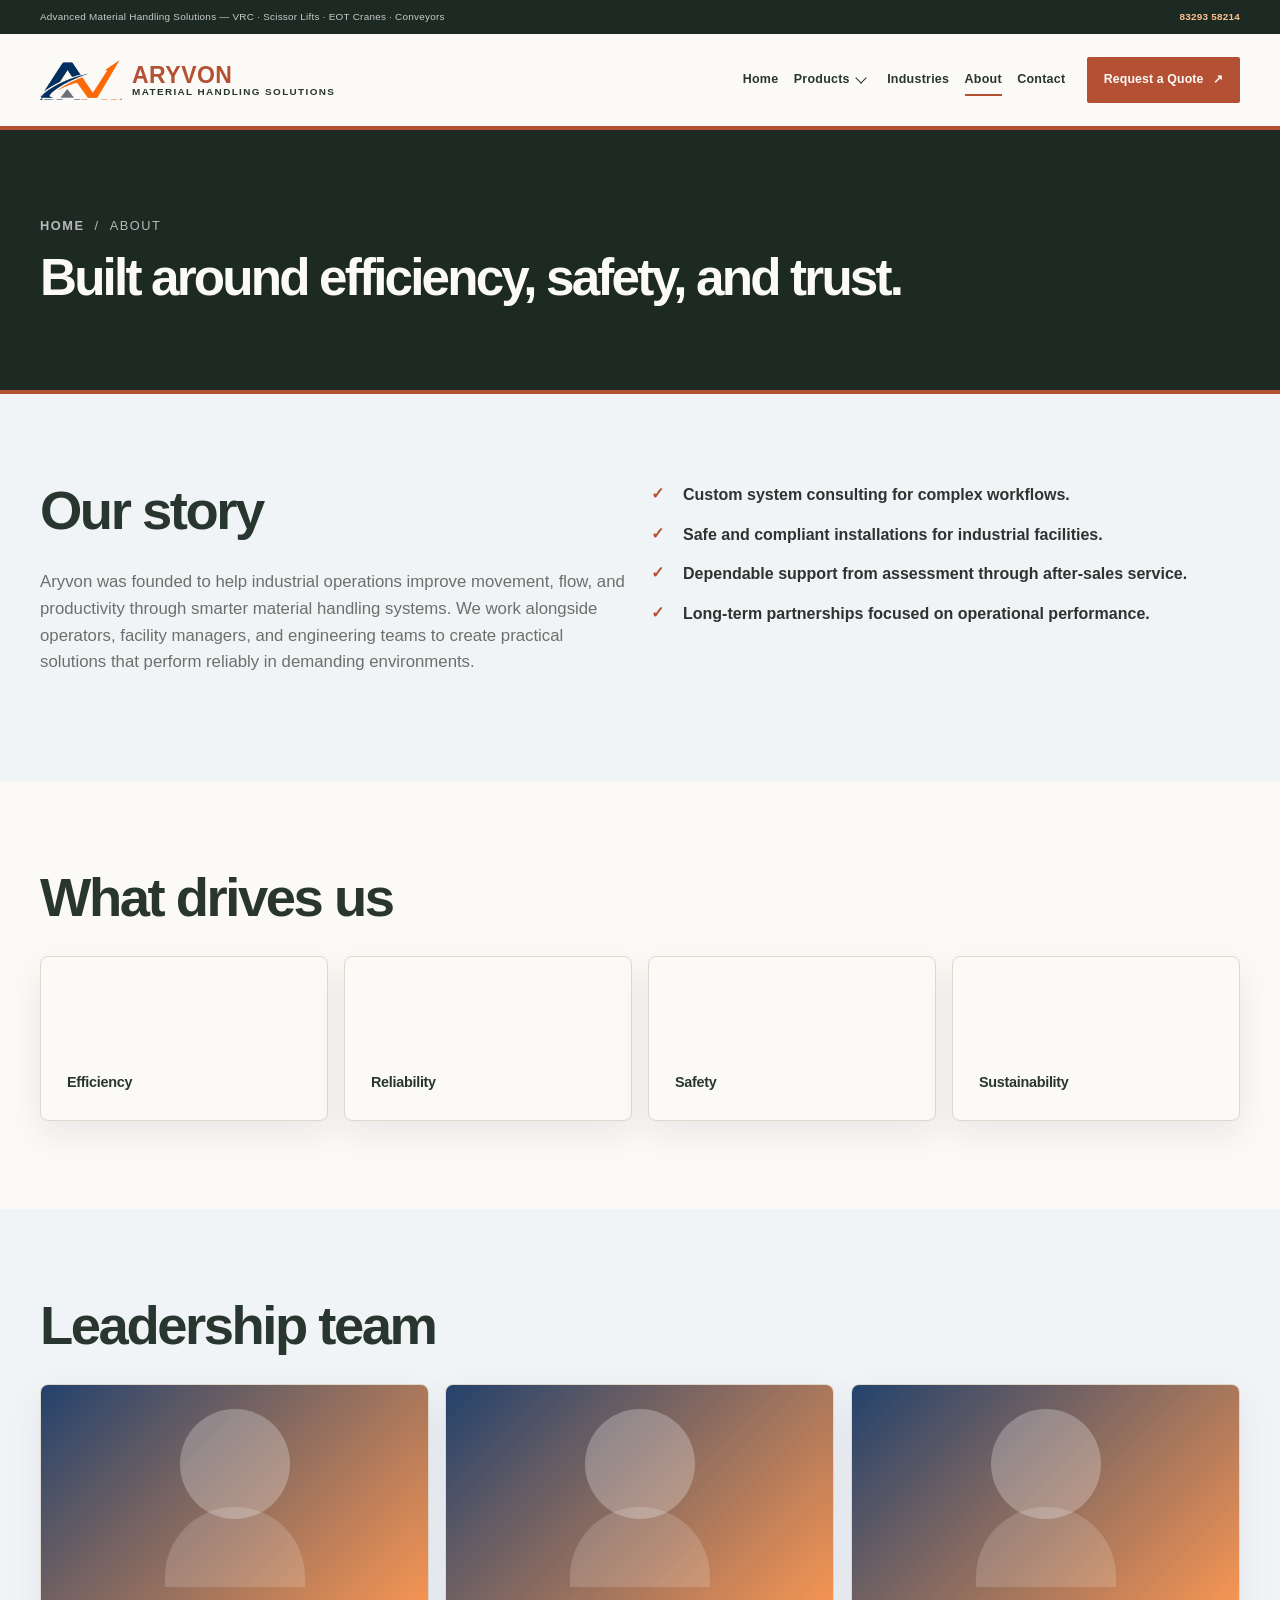
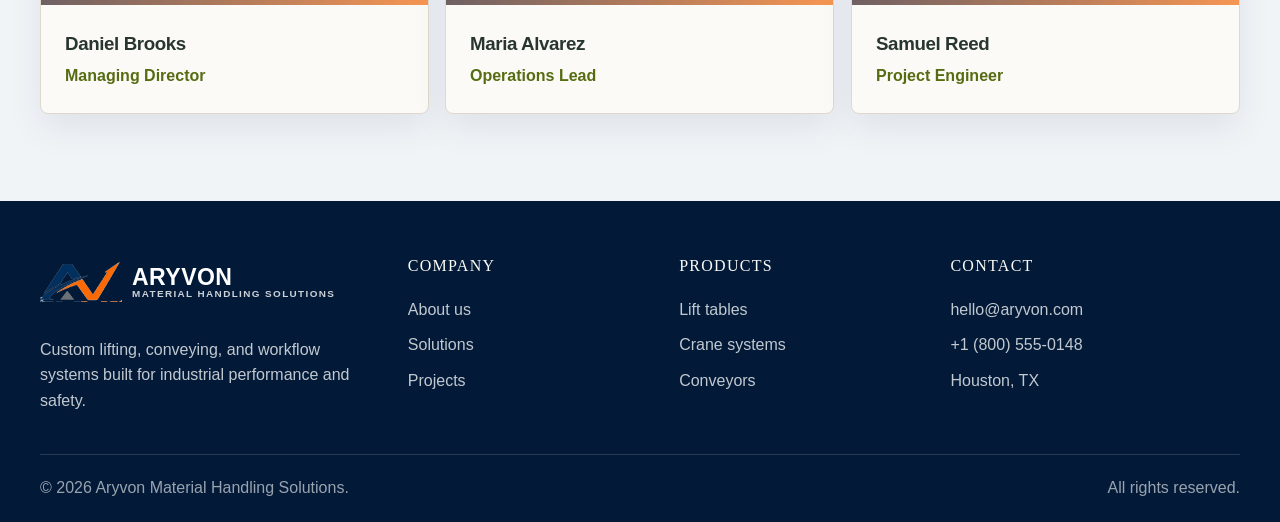
==== about.html @ 62040dff "Upload Aryvon material handling website Co-authored-by: Copilot <223556219+Copilot@users.noreply.git" ====
<!DOCTYPE html>
<html lang="en">
  <head>
    <meta charset="UTF-8" />
    <meta name="viewport" content="width=device-width, initial-scale=1.0" />
    <title>About | Aryvon</title>
    <link rel="stylesheet" href="assets/css/styles.css" />
  </head>
  <body class="home-theme-page">
    <div class="site-shell">
      <div class="edition-bar">
        <div class="container edition-bar-inner">
          <span>Advanced Material Handling Solutions — VRC · Scissor Lifts · EOT Cranes · Conveyors</span>
          <a class="edition-phone" href="tel:8329358214">83293 58214</a>
        </div>
      </div>
      <header class="topbar">
        <div class="container topbar-inner">
          <a href="index.html" class="brand" aria-label="Aryvon home">
            <img class="brand-logo" src="assets/images/brand/aryvon-logo.png" alt="" />
            <span class="brand-word">
              <strong>ARYVON</strong>
              <span>Material Handling Solutions</span>
            </span>
          </a>
          <nav class="nav" aria-label="Main navigation">
            <a href="index.html">Home</a>
            
            
            <div class="nav-dropdown-wrapper">
              <a href="products.html">Products</a>
              <button class="nav-dropdown-toggle" type="button" aria-label="Show product categories" aria-expanded="false"></button>
              <div class="nav-dropdown">
                <a href="vrc.html"><span class="nav-dropdown-bullet" aria-hidden="true"></span><span><strong>VRC</strong><small>Vertical Reciprocating Conveyor</small></span></a>
                <a href="scissor-lift.html"><span class="nav-dropdown-bullet" aria-hidden="true"></span><span><strong>Scissor Lift</strong><small>Self-Propelled &amp; Floor-Mounted</small></span></a>
                <a href="eot-crane.html"><span class="nav-dropdown-bullet" aria-hidden="true"></span><span><strong>EOT Crane</strong><small>Single Girder &amp; Double Girder</small></span></a>
                <a href="conveyor.html"><span class="nav-dropdown-bullet" aria-hidden="true"></span><span><strong>Conveyor</strong><small>Roller &amp; Chain Conveyor</small></span></a>
                <a class="nav-dropdown-all" href="products.html">View All Products <span aria-hidden="true">→</span></a>
              </div>
            </div>
           
            <a href="industries.html">Industries</a>
            <a class="active" href="about.html">About</a>
            <a href="contact.html">Contact</a>
          </nav>
          <a class="btn btn--orange home-header-cta" href="quote.html">Request a Quote <span aria-hidden="true">↗</span></a>
          <button class="menu-toggle" type="button" aria-label="Toggle menu" aria-expanded="false">☰</button>
        </div>
      </header>

      <main>
        <section class="page-hero">
          <div class="container hero-box">
            <div class="breadcrumbs"><a href="index.html">Home</a> / <span>About</span></div>
            <h1>Built around efficiency, safety, and trust.</h1>
          </div>
        </section>

        <section class="section">
          <div class="container text-columns">
            <div>
              <div class="heading">
                <h2>Our story</h2>
              </div>
              <p style="font-size: 1.05rem; color: var(--muted);">
                Aryvon was founded to help industrial operations improve movement, flow, and productivity through smarter material handling systems. We work alongside operators, facility managers, and engineering teams to create practical solutions that perform reliably in demanding environments.
              </p>
            </div>
            <div>
              <ul class="list-check">
                <li>Custom system consulting for complex workflows.</li>
                <li>Safe and compliant installations for industrial facilities.</li>
                <li>Dependable support from assessment through after-sales service.</li>
                <li>Long-term partnerships focused on operational performance.</li>
              </ul>
            </div>
          </div>
        </section>

        <section class="section">
          <div class="container">
            <div class="heading">
              <h2>What drives us</h2>
            </div>
            <div class="value-grid">
              <article class="value-card">
                <div class="icon-wrap">
                  <svg viewBox="0 0 64 64" width="42" height="42" fill="none" xmlns="http://www.w3.org/2000/svg"><path d="M32 10V52M10 32H54" stroke="currentColor" stroke-width="4" stroke-linecap="round"/><circle cx="32" cy="32" r="18" stroke="currentColor" stroke-width="4"/></svg>
                </div>
                <h3>Efficiency</h3>
              </article>

              <article class="value-card">
                <div class="icon-wrap">
                  <svg viewBox="0 0 64 64" width="42" height="42" fill="none" xmlns="http://www.w3.org/2000/svg"><path d="M32 12L50 20V30C50 40 42 48 32 52C22 48 14 40 14 30V20L32 12Z" stroke="currentColor" stroke-width="4"/><path d="M24 32L29 37L40 26" stroke="currentColor" stroke-width="4" stroke-linecap="round" stroke-linejoin="round"/></svg>
                </div>
                <h3>Reliability</h3>
              </article>

              <article class="value-card">
                <div class="icon-wrap">
                  <svg viewBox="0 0 64 64" width="42" height="42" fill="none" xmlns="http://www.w3.org/2000/svg"><path d="M16 20H48V46H16V20Z" stroke="currentColor" stroke-width="4"/><path d="M20 20V14H44V20" stroke="currentColor" stroke-width="4"/><path d="M26 30H38" stroke="currentColor" stroke-width="4" stroke-linecap="round"/><path d="M26 38H34" stroke="currentColor" stroke-width="4" stroke-linecap="round"/></svg>
                </div>
                <h3>Safety</h3>
              </article>

              <article class="value-card">
                <div class="icon-wrap">
                  <svg viewBox="0 0 64 64" width="42" height="42" fill="none" xmlns="http://www.w3.org/2000/svg"><path d="M16 30C16 24 20 18 29 18H35C44 18 48 24 48 30V36C48 42 44 46 35 46H29C20 46 16 42 16 36V30Z" stroke="currentColor" stroke-width="4"/><path d="M32 12V8M22 22L18 18M42 22L46 18" stroke="currentColor" stroke-width="4" stroke-linecap="round"/></svg>
                </div>
                <h3>Sustainability</h3>
              </article>
            </div>
          </div>
        </section>

        <section class="section">
          <div class="container">
            <div class="heading">
              <h2>Leadership team</h2>
            </div>
            <div class="team-grid">
              <article class="person">
                <div class="avatar" aria-hidden="true"></div>
                <div class="meta">
                  <h3>Daniel Brooks</h3>
                  <span>Managing Director</span>
                </div>
              </article>
              <article class="person">
                <div class="avatar" aria-hidden="true"></div>
                <div class="meta">
                  <h3>Maria Alvarez</h3>
                  <span>Operations Lead</span>
                </div>
              </article>
              <article class="person">
                <div class="avatar" aria-hidden="true"></div>
                <div class="meta">
                  <h3>Samuel Reed</h3>
                  <span>Project Engineer</span>
                </div>
              </article>
            </div>
          </div>
        </section>
      </main>

      <footer class="footer">
        <div class="container">
          <div class="footer-grid">
            <div>
              <div class="brand" aria-label="Aryvon home">
                <img class="brand-logo" src="assets/images/brand/aryvon-logo.png" alt="" />
                <span class="brand-word">
                  <strong style="color: white;">ARYVON</strong>
                  <span style="color: rgba(255,255,255,.8);">Material Handling Solutions</span>
                </span>
              </div>
              <p style="margin-top: 18px; max-width: 320px;">Custom lifting, conveying, and workflow systems built for industrial performance and safety.</p>
            </div>
            <div>
              <h4>Company</h4>
              <ul class="footer-list">
                <li><a href="about.html">About us</a></li>
                <li><a href="solutions.html">Solutions</a></li>
                <li><a href="projects.html">Projects</a></li>
              </ul>
            </div>
            <div>
              <h4>Products</h4>
              <ul class="footer-list">
                <li><a href="products.html">Lift tables</a></li>
                <li><a href="products.html">Crane systems</a></li>
                <li><a href="products.html">Conveyors</a></li>
              </ul>
            </div>
            <div>
              <h4>Contact</h4>
              <ul class="footer-list">
                <li>hello@aryvon.com</li>
                <li>+1 (800) 555-0148</li>
                <li>Houston, TX</li>
              </ul>
            </div>
          </div>
          <div class="footer-bottom">
            <span>© <span id="year"></span> Aryvon Material Handling Solutions.</span>
            <span>All rights reserved.</span>
          </div>
        </div>
      </footer>
    </div>
    <script src="assets/js/script.js"></script>
  </body>
</html>
---- assets/css/styles.css ----
:root {
  --navy: #0b2d5d;
  --navy-deep: #071e3a;
  --navy-soft: #1a4277;
  --orange: #f57d29;
  --orange-soft: #ff9d4d;
  --cream: #f2f4f7;
  --white: #ffffff;
  --text: #1e2d3d;
  --muted: #5d6b7c;
  --line: #dfe7ee;
  --shadow: 0 18px 40px rgba(7, 30, 58, 0.12);
}

* { box-sizing: border-box; }

html { scroll-behavior: smooth; }

body {
  margin: 0;
  font-family: "Segoe UI", Arial, sans-serif;
  background: #e8ebee;
  color: var(--text);
  line-height: 1.6;
}

a { color: inherit; text-decoration: none; }

img { max-width: 100%; display: block; }

.container {
  width: min(1200px, calc(100% - 32px));
  margin: 0 auto;
}

.site-shell {
  background: rgba(255, 255, 255, 0.7);
  min-height: 100vh;
}

.topbar {
  background: rgba(255, 255, 255, 0.9);
  border-bottom: 1px solid var(--line);
  position: sticky;
  top: 0;
  z-index: 20;
  backdrop-filter: blur(10px);
}

.topbar-inner {
  display: flex;
  align-items: center;
  justify-content: space-between;
  gap: 10px;
  min-height: 78px;
  flex-wrap: nowrap;
}

.brand {
  display: inline-flex;
  align-items: center;
  gap: 10px;
  flex-shrink: 0;
}

.brand-mark {
  width: 52px;
  height: 52px;
  position: relative;
  display: inline-block;
}

.brand-mark::before,
.brand-mark::after {
  content: "";
  position: absolute;
  inset: 0;
}

.brand-mark::before {
  background: linear-gradient(135deg, var(--navy) 0%, var(--navy) 55%, var(--orange) 55%, var(--orange) 100%);
  clip-path: polygon(0 0, 100% 0, 65% 100%, 0 100%);
  border-radius: 12px 0 0 12px;
  transform: skew(-12deg);
}

.brand-mark::after {
  width: 55%;
  height: 55%;
  right: 6px;
  top: 6px;
  background: var(--white);
  clip-path: polygon(0 0, 100% 0, 62% 100%, 0 100%);
  transform: skew(-12deg);
}

.brand-word {
  display: flex;
  flex-direction: column;
  line-height: 1;
}

.brand-word strong {
  font-size: clamp(1.4rem, 1.8vw, 2.1rem);
  letter-spacing: 0.02em;
  font-weight: 900;
  color: var(--orange);
}

.brand-word span {
  font-size: 0.62rem;
  letter-spacing: 0.14em;
  text-transform: uppercase;
  color: var(--navy);
  font-weight: 700;
 
}

.nav {
  display: flex;
  align-items: center;
  justify-content: center;
  gap: 10px;
  flex: 1 1 auto;
  flex-wrap: nowrap;
  white-space: nowrap;
  overflow: hidden;
}

.nav a {
  color: var(--navy);
  font-size: 0.82rem;
  font-weight: 700;
  padding: 8px 0;
  position: relative;
  white-space: nowrap;
  flex-shrink: 0;
}

.nav a::after {
  content: "";
  position: absolute;
  left: 0;
  bottom: 2px;
  width: 100%;
  height: 3px;
  background: var(--orange);
  transform: scaleX(0);
  transform-origin: left;
  transition: transform 0.2s ease;
}

.nav a:hover::after,
.nav a.active::after {
  transform: scaleX(1);
}

.btn {
  display: inline-flex;
  align-items: center;
  justify-content: center;
  border: 2px solid var(--navy);
  background: var(--navy);
  color: var(--white);
  padding: 0.65rem 1rem;
  border-radius: 999px;
  font-weight: 800;
  letter-spacing: 0.04em;
  text-transform: uppercase;
  transition: 0.2s ease;
  box-shadow: var(--shadow);
  flex-shrink: 0;
  font-size: 0.7rem;
}

.btn:hover {
  transform: translateY(-2px);
}

.btn--ghost {
  background: transparent;
  color: var(--navy);
}

.btn--orange {
  background: var(--orange);
  border-color: var(--orange);
}

.menu-toggle {
  display: none;
  width: 48px;
  height: 48px;
  border-radius: 12px;
  border: 1px solid var(--line);
  background: var(--white);
}

.hero {
  padding: 48px 0 30px;
}

.hero-box {
  background: rgba(255,255,255,0.48);
  border: 1px solid rgba(22,48,90,0.12);
  border-radius: 28px;
  padding: clamp(28px, 4vw, 50px);
  box-shadow: var(--shadow);
}

.hero-standalone {
  display: grid;
  grid-template-columns: 1.1fr 0.9fr;
  gap: 42px;
  align-items: center;
}

.hero-kicker {
  display: inline-flex;
  align-items: center;
  gap: 10px;
  font-size: 0.75rem;
  font-weight: 800;
  letter-spacing: 0.2em;
  text-transform: uppercase;
  color: var(--orange);
}

.hero-kicker::before {
  content: "";
  width: 40px;
  height: 2px;
  background: var(--orange);
}

.hero h1 {
  font-size: clamp(2.8rem, 6vw, 6rem);
  line-height: 0.95;
  margin: 18px 0 18px;
  font-weight: 900;
  letter-spacing: -0.06em;
  color: var(--navy);
}

.hero h1 span {
  color: var(--orange);
}

.hero p {
  font-size: 1.1rem;
  color: var(--muted);
  max-width: 640px;
  margin: 0 0 22px;
}

.hero-actions {
  display: flex;
  flex-wrap: wrap;
  gap: 16px;
  margin-bottom: 28px;
}

.trust-row {
  display: flex;
  align-items: center;
  gap: 16px;
  flex-wrap: wrap;
  color: var(--muted);
  font-weight: 700;
}

.trust-row .mini-stat {
  display: flex;
  align-items: center;
  gap: 8px;
  padding: 10px 14px;
  border-radius: 999px;
  background: rgba(11, 45, 93, 0.04);
  border: 1px solid rgba(11,45,93,0.08);
}

.hero-visual {
  position: relative;
  min-height: 420px;
  display: flex;
  align-items: center;
  justify-content: center;
}

.hero-visual .big-word {
  font-size: clamp(4.5rem, 7vw, 9rem);
  font-weight: 900;
  letter-spacing: -0.08em;
  color: rgba(11,45,93,0.08);
  text-transform: uppercase;
  position: absolute;
  left: 10%;
  top: 60%;
  transform: translateY(-50%);
}

.brand-scene {
  position: relative;
  width: min(100%, 520px);
  aspect-ratio: 1.1;
  border-radius: 28px;
  padding: 22px;
  background: linear-gradient(135deg, rgba(11,45,93,0.04), rgba(245,125,41,0.1));
  border: 1px solid rgba(11,45,93,0.08);
  overflow: hidden;
}

.logo-hero {
  position: absolute;
  inset: 0;
  display: grid;
  place-items: center;
}

.logo-hero .icon {
  width: 80%;
  height: 80%;
  position: relative;
  filter: drop-shadow(0 18px 26px rgba(11,45,93,0.12));
}

.logo-hero .icon::before,
.logo-hero .icon::after {
  content: "";
  position: absolute;
  inset: 0;
}

.logo-hero .icon::before {
  background: linear-gradient(135deg, var(--navy) 0%, var(--navy) 52%, var(--orange) 52%, var(--orange) 100%);
  clip-path: polygon(0 30%, 42% 30%, 52% 0, 86% 0, 74% 100%, 0 100%);
  border-radius: 22px;
  transform: rotate(10deg);
}

.logo-hero .icon::after {
  inset: 15% 18% 12% 12%;
  background: rgba(255,255,255,0.25);
  clip-path: polygon(0 10%, 100% 10%, 64% 100%, 0 100%);
  transform: rotate(-18deg);
}

.logo-hero .sweep {
  position: absolute;
  width: 72%;
  height: 16px;
  background: rgba(255,255,255,0.9);
  border-radius: 999px;
  top: 50%;
  left: 16%;
  transform: rotate(-18deg) translateY(-50%);
  box-shadow: 0 0 0 1px rgba(11,45,93,0.12);
}

.feature-band {
  margin-top: 28px;
  display: grid;
  grid-template-columns: repeat(4, minmax(180px, 1fr));
  gap: 24px;
}

.feature-card {
  background: white;
  border: 1px solid var(--line);
  border-radius: 22px;
  padding: 24px 18px 20px;
  text-align: center;
  box-shadow: 0 8px 18px rgba(11,45,93,0.04);
}

.feature-icon {
  width: 84px;
  height: 84px;
  margin: 0 auto 10px;
  display: grid;
  place-items: center;
  border-radius: 18px;
  background: rgba(11,45,93,0.04);
  color: var(--navy);
  border: 1px solid rgba(11,45,93,0.08);
}

.feature-icon svg {
  width: 52px;
  height: 52px;
}

.feature-card h3 {
  margin: 0 0 8px;
  font-size: 1rem;
  letter-spacing: 0.18em;
  text-transform: uppercase;
  color: var(--navy);
}

.section {
  padding: 80px 0;
}

.heading {
  margin-bottom: 32px;
}

.heading h2 {
  margin: 0 0 10px;
  font-size: clamp(2.1rem, 3vw, 4rem);
  line-height: 1;
  letter-spacing: -0.05em;
  color: var(--navy);
}

.heading p {
  margin: 0;
  color: var(--muted);
  max-width: 720px;
}

.grid-3,
.grid-4,
.grid-2 {
  display: grid;
  gap: 24px;
}

.grid-3 { grid-template-columns: repeat(3, minmax(0, 1fr)); }
.grid-4 { grid-template-columns: repeat(4, minmax(0, 1fr)); }
.grid-2 { grid-template-columns: repeat(2, minmax(0, 1fr)); }

.card {
  background: var(--white);
  border: 1px solid var(--line);
  border-radius: 22px;
  overflow: hidden;
  box-shadow: 0 10px 26px rgba(11,45,93,0.04);
}

.card .media {
  min-height: 180px;
  background: linear-gradient(140deg, rgba(11,45,93,0.9), rgba(245,125,41,0.8));
  position: relative;
  display: grid;
  place-items: center;
  padding: 16px;
}

.card .media svg {
  width: 88%;
  height: 88%;
  display: block;
}

.card .media::before {
  content: "";
  position: absolute;
  inset: 18px;
  border-radius: 18px;
  border: 1px solid rgba(255,255,255,0.18);
}

.card .content {
  padding: 22px 20px 24px;
}

.card h3 {
  margin: 0 0 8px;
  font-size: 1.5rem;
  color: var(--navy);
}

.card p {
  margin: 0 0 16px;
  color: var(--muted);
}

.link-arrow {
  display: inline-flex;
  align-items: center;
  gap: 8px;
  font-weight: 800;
  color: var(--orange);
}

.link-arrow::after {
  content: "→";
  font-size: 1.2rem;
}

.stats {
  background: var(--navy);
  color: var(--white);
  border-radius: 26px;
  padding: 28px 24px;
}

.stats-grid {
  display: grid;
  grid-template-columns: repeat(4, minmax(0, 1fr));
  gap: 30px;
}

.stat-box {
  text-align: center;
}

.stat-box strong {
  display: block;
  font-size: clamp(2rem, 3vw, 3rem);
  margin-bottom: 8px;
  color: var(--orange);
}

.stat-box span {
  font-weight: 700;
  letter-spacing: 0.1em;
  text-transform: uppercase;
  color: rgba(255,255,255,0.8);
}

.quote-box {
  background: linear-gradient(135deg, rgba(11,45,93,0.96), rgba(17,69,124,0.96));
  border-radius: 28px;
  color: var(--white);
  padding: clamp(28px, 4vw, 50px);
  display: grid;
  grid-template-columns: 1.2fr 0.8fr;
  gap: 30px;
  align-items: center;
}

.quote-box h3 {
  font-size: clamp(2rem, 4vw, 3.2rem);
  margin: 0 0 16px;
  letter-spacing: -0.05em;
}

.quote-box p {
  margin: 0;
  color: rgba(255,255,255,0.8);
  max-width: 620px;
}

.page-hero {
  padding: 52px 0 20px;
}

.page-hero .hero-box {
  padding: 32px 28px;
}

.breadcrumbs {
  display: inline-flex;
  gap: 10px;
  align-items: center;
  font-size: 0.8rem;
  letter-spacing: 0.12em;
  text-transform: uppercase;
  color: var(--muted);
}

.breadcrumbs a { color: var(--navy); font-weight: 700; }

.page-hero h1 {
  margin: 14px 0 0;
  font-size: clamp(2.5rem, 5vw, 5rem);
  line-height: 0.96;
  letter-spacing: -0.06em;
  color: var(--navy);
}

.text-columns {
  display: grid;
  grid-template-columns: repeat(2, minmax(0, 1fr));
  gap: 22px;
}

.list-check {
  list-style: none;
  padding: 0;
  margin: 0;
}

.list-check li {
  position: relative;
  padding-left: 32px;
  margin-bottom: 14px;
  color: var(--text);
  font-weight: 600;
}

.list-check li::before {
  content: "✓";
  position: absolute;
  left: 0;
  top: -1px;
  color: var(--orange);
  font-weight: 900;
}

.value-grid {
  display: grid;
  grid-template-columns: repeat(4, minmax(0, 1fr));
  gap: 22px;
}

.value-card {
  background: var(--white);
  border: 1px solid var(--line);
  border-radius: 20px;
  padding: 28px 18px 22px;
  text-align: center;
}

.value-card .icon-wrap {
  width: 72px;
  height: 72px;
  margin: 0 auto 16px;
  border-radius: 18px;
  display: grid;
  place-items: center;
  background: rgba(245,125,41,0.08);
  color: var(--navy);
}

.value-card h3 {
  margin: 0;
  letter-spacing: 0.12em;
  text-transform: uppercase;
  font-size: 0.9rem;
  color: var(--navy);
}

.team-grid {
  display: grid;
  grid-template-columns: repeat(3, minmax(0, 1fr));
  gap: 22px;
}

.person {
  background: var(--white);
  border: 1px solid var(--line);
  border-radius: 22px;
  overflow: hidden;
}

.person .avatar {
  height: 220px;
  background: linear-gradient(135deg, rgba(11,45,93,0.9), rgba(245,125,41,0.8));
  position: relative;
}

.person .avatar::before {
  content: "";
  position: absolute;
  width: 110px;
  height: 110px;
  border-radius: 50%;
  background: rgba(255,255,255,0.26);
  left: 50%;
  top: 24px;
  transform: translateX(-50%);
}

.person .avatar::after {
  content: "";
  position: absolute;
  width: 140px;
  height: 80px;
  border-radius: 80px 80px 0 0;
  background: rgba(255,255,255,0.16);
  left: 50%;
  bottom: 18px;
  transform: translateX(-50%);
}

.person .meta {
  padding: 20px;
}

.person h3 { margin: 0 0 4px; color: var(--navy); }

.person span { color: var(--orange); font-weight: 700; }

.form-grid {
  display: grid;
  grid-template-columns: 1.1fr 0.9fr;
  gap: 30px;
}

.form-card {
  background: var(--white);
  border: 1px solid var(--line);
  border-radius: 24px;
  padding: 28px;
  box-shadow: 0 10px 26px rgba(11,45,93,0.04);
}

.form-grid form {
  display: grid;
  grid-template-columns: repeat(2, minmax(0, 1fr));
  gap: 18px;
}

.form-grid .full {
  grid-column: 1 / -1;
}

label {
  display: block;
  font-size: 0.8rem;
  letter-spacing: 0.08em;
  text-transform: uppercase;
  color: var(--navy);
  font-weight: 800;
  margin-bottom: 8px;
}

input, select, textarea {
  width: 100%;
  border: 1px solid var(--line);
  border-radius: 12px;
  padding: 0.9rem 1rem;
  background: #f9fbfd;
  font: inherit;
  color: var(--text);
}

textarea { min-height: 150px; resize: vertical; }

.contact-list {
  display: grid;
  gap: 18px;
}

.contact-item {
  display: flex;
  gap: 16px;
  align-items: flex-start;
  background: rgba(11,45,93,0.03);
  border: 1px solid var(--line);
  border-radius: 18px;
  padding: 18px 16px;
}

.contact-item .icon-wrap {
  width: 48px;
  height: 48px;
  border-radius: 14px;
  background: rgba(245,125,41,0.1);
  display: grid;
  place-items: center;
  color: var(--orange);
}

.contact-item strong {
  display: block;
  color: var(--navy);
  margin-bottom: 2px;
}

.project-grid {
  display: grid;
  grid-template-columns: repeat(3, minmax(0, 1fr));
  gap: 22px;
}

.project-card {
  background: var(--white);
  border: 1px solid var(--line);
  border-radius: 22px;
  overflow: hidden;
}

.project-card .thumb {
  height: 220px;
  background: linear-gradient(135deg, rgba(11,45,93,0.95), rgba(245,125,41,0.8));
  position: relative;
}

.project-card .thumb::before {
  content: "";
  position: absolute;
  inset: 18px;
  border: 1px solid rgba(255,255,255,0.22);
  border-radius: 18px;
}

.project-card .meta {
  padding: 22px;
}

.project-card .meta small {
  display: block;
  margin-bottom: 8px;
  text-transform: uppercase;
  letter-spacing: 0.12em;
  color: var(--orange);
  font-weight: 700;
}

.gallery-grid {
  display: grid;
  grid-template-columns: repeat(3, minmax(0, 1fr));
  gap: 22px;
}

.gallery-item {
  background: var(--white);
  border: 1px solid var(--line);
  border-radius: 22px;
  overflow: hidden;
}

.gallery-image {
  height: 220px;
  background: linear-gradient(135deg, rgba(11,45,93,0.86), rgba(15,96,170,0.72), rgba(245,125,41,0.8));
  position: relative;
}

.gallery-image::before {
  content: "";
  position: absolute;
  inset: 16px;
  border-radius: 18px;
  border: 1px solid rgba(255,255,255,0.18);
}

.gallery-item figcaption {
  padding: 14px 18px 20px;
  font-weight: 700;
  color: var(--navy);
}

.process {
  display: grid;
  grid-template-columns: repeat(4, minmax(0, 1fr));
  gap: 22px;
}

.process-step {
  background: var(--white);
  border: 1px solid var(--line);
  border-radius: 20px;
  padding: 26px 18px;
  text-align: center;
}

.process-step .num {
  width: 52px;
  height: 52px;
  margin: 0 auto 18px;
  border-radius: 14px;
  background: rgba(245,125,41,0.12);
  color: var(--orange);
  display: grid;
  place-items: center;
  font-weight: 800;
}

.footer {
  background: #0c1f3d;
  color: rgba(255,255,255,0.82);
  padding: 48px 0 22px;
  margin-top: 40px;
}

.footer-grid {
  display: grid;
  grid-template-columns: 1.4fr 1fr 1fr 1.2fr;
  gap: 32px;
}

.footer h4 {
  margin: 0 0 18px;
  color: var(--white);
  font-size: 1rem;
  text-transform: uppercase;
  letter-spacing: 0.08em;
}

.footer p,
.footer a,
.footer li {
  color: rgba(255,255,255,0.74);
}

.footer-list {
  list-style: none;
  padding: 0;
  margin: 0;
  display: grid;
  gap: 10px;
}

.footer-bottom {
  margin-top: 24px;
  padding-top: 20px;
  border-top: 1px solid rgba(255,255,255,0.12);
  display: flex;
  justify-content: space-between;
  gap: 16px;
  flex-wrap: wrap;
  color: rgba(255,255,255,0.6);
}

@media (max-width: 980px) {
  .hero-standalone,
  .quote-box,
  .form-grid,
  .grid-2,
  .text-columns {
    grid-template-columns: 1fr;
  }

  .grid-3,
  .grid-4,
  .team-grid,
  .project-grid,
  .gallery-grid,
  .value-grid,
  .stats-grid,
  .process,
  .footer-grid,
  .feature-band {
    grid-template-columns: repeat(2, minmax(0, 1fr));
  }

  .nav {
    position: absolute;
    top: 82px;
    right: 16px;
    left: 16px;
    display: none;
    flex-direction: column;
    align-items: flex-start;
    background: rgba(255,255,255,0.98);
    border: 1px solid var(--line);
    border-radius: 16px;
    padding: 18px 16px;
    box-shadow: var(--shadow);
  }

  .nav.nav-open {
    display: flex;
  }

  .menu-toggle {
    display: inline-grid;
    place-items: center;
  }
}

@media (max-width: 640px) {
  .topbar-inner {
    min-height: 72px;
  }

  .brand-word strong {
    font-size: 1.5rem;
  }

  .brand-word span {
    letter-spacing: 0.1em;
  }

  .grid-3,
  .grid-4,
  .team-grid,
  .project-grid,
  .gallery-grid,
  .value-grid,
  .stats-grid,
  .process,
  .feature-band,
  .footer-grid {
    grid-template-columns: 1fr;
  }

  .form-grid form {
    grid-template-columns: 1fr;
  }

  .hero-actions {
    flex-direction: column;
    align-items: stretch;
  }

  .btn {
    width: 100%;
  }
}

@media (max-width: 1200px) {
  .topbar-inner {
    position: relative;
  }

  .nav {
    position: absolute;
    top: 90px;
    right: 16px;
    left: 16px;
    display: none;
    flex-direction: column;
    align-items: flex-start;
    background: var(--navy);
    border: 1px solid rgba(255, 255, 255, 0.18);
    border-radius: 4px;
    padding: 18px 16px;
    box-shadow: var(--shadow);
  }

  .nav.nav-open {
    display: flex;
  }

  .menu-toggle {
    display: inline-grid;
    place-items: center;
    flex-shrink: 0;
  }
}

.home-page .topbar {
  position: relative;
}

.home-utility {
  background: var(--orange);
  color: var(--navy);
  font-size: 0.72rem;
  font-weight: 800;
  letter-spacing: 0.12em;
  text-transform: uppercase;
}

.home-utility-inner {
  display: flex;
  justify-content: space-between;
  gap: 20px;
  padding: 8px 0;
}

.home-utility-inner a {
  font-weight: 900;
}

.home-utility-inner a span {
  margin-left: 8px;
}

.home-header-cta {
  gap: 10px;
}

.home-hero {
  padding: clamp(38px, 6vw, 78px) 0;
}

.home-hero-grid {
  display: grid;
  grid-template-columns: 0.88fr 1.12fr;
  min-height: 560px;
  background: var(--white);
}

.home-hero-copy {
  align-self: center;
  padding: clamp(30px, 5vw, 68px);
}

.home-eyebrow {
  display: flex;
  align-items: center;
  gap: 12px;
  margin: 0 0 22px;
  color: var(--muted);
  font-size: 0.72rem;
  font-weight: 800;
  letter-spacing: 0.16em;
  text-transform: uppercase;
}

.home-eyebrow > span {
  width: 28px;
  height: 4px;
  background: var(--orange);
}

.home-hero h1 {
  margin: 0;
  color: var(--navy);
  font-family: Impact, "Arial Narrow", sans-serif;
  font-size: clamp(4rem, 7.4vw, 7.4rem);
  font-weight: 500;
  letter-spacing: -0.035em;
  line-height: 0.83;
  text-transform: uppercase;
}

.home-hero h1 em {
  color: #718c1e;
  font-style: normal;
}

.home-hero-copy .home-intro {
  max-width: 530px;
  margin: 26px 0;
  color: var(--muted);
  font-size: 1.05rem;
}

.home-intro.section {
  margin: 0;
  padding: 32px 0 0;
}

.home-intro.section .home-intro-grid {
  background: linear-gradient(180deg, rgba(11,45,93,0.03), rgba(11,45,93,0.01));
  border: 1px solid var(--line);
  border-radius: 28px;
  padding: clamp(24px, 3vw, 42px);
  box-shadow: 0 18px 32px rgba(11,45,93,0.05);
}

.home-hero-actions {
  display: flex;
  align-items: center;
  flex-wrap: wrap;
  gap: 20px;
}

.home-text-link {
  display: inline-flex;
  align-items: center;
  gap: 12px;
  color: var(--navy);
  font-weight: 800;
}

.home-text-link span {
  font-size: 1.35rem;
  transition: transform 0.2s ease;
}

.home-text-link:hover span {
  transform: translateX(4px);
}

.home-proof {
  display: grid;
  gap: 2px;
  margin-top: 48px;
  padding-top: 18px;
  border-top: 1px solid var(--line);
  font-size: 0.9rem;
}

.home-proof strong {
  color: var(--navy);
}

.home-proof span {
  color: var(--muted);
}

.home-hero-art {
  position: relative;
  display: flex;
  align-items: center;
  min-height: 500px;
  overflow: hidden;
  background: #252a24;
}

.home-hero-art::before {
  position: absolute;
  inset: 8% 7%;
  border: 1px solid rgba(255, 255, 255, 0.13);
  content: "";
}

.home-hero-art svg {
  position: relative;
  width: 100%;
  height: auto;
}

.home-art-label,
.home-art-caption {
  position: absolute;
  z-index: 1;
  color: var(--white);
}

.home-art-label {
  top: 7%;
  left: 10%;
  display: flex;
  gap: 14px;
  align-items: center;
  color: rgba(255, 255, 255, 0.8);
  font-size: 0.67rem;
  font-weight: 800;
  letter-spacing: 0.14em;
}

.home-art-label span {
  color: var(--orange);
}

.home-art-caption {
  right: 10%;
  bottom: 8%;
  display: grid;
  text-align: right;
}

.home-art-caption strong {
  font-size: 1.1rem;
}

.home-art-caption span {
  color: rgba(255, 255, 255, 0.7);
  font-size: 0.85rem;
}

.home-capabilities {
  background: var(--navy);
  color: var(--white);
}

.home-capability-row {
  display: grid;
  grid-template-columns: 1fr repeat(4, 1fr);
  align-items: stretch;
}

.home-capability-intro,
.home-capability-row a {
  display: flex;
  align-items: center;
  min-height: 82px;
  padding: 16px 20px;
  border-right: 1px solid rgba(255, 255, 255, 0.16);
}

.home-capability-intro {
  color: var(--orange);
  font-size: 0.72rem;
  font-weight: 800;
  letter-spacing: 0.12em;
  text-transform: uppercase;
}

.home-capability-row a {
  gap: 10px;
  font-size: 0.83rem;
  font-weight: 700;
  transition: background 0.2s ease;
}

.home-capability-row a:hover {
  background: rgba(255, 255, 255, 0.08);
}

.home-capability-row a span {
  color: var(--orange);
  font-size: 0.68rem;
}

.home-capability-row a b {
  margin-left: auto;
  color: var(--orange);
}

.home-intro-grid {
  display: grid;
  grid-template-columns: 0.55fr 1.4fr 0.7fr;
  gap: clamp(24px, 5vw, 76px);
  align-items: start;
}

.home-section-label {
  display: flex;
  gap: 16px;
  padding-top: 12px;
  color: var(--muted);
  font-size: 0.72rem;
  font-weight: 800;
  letter-spacing: 0.13em;
  text-transform: uppercase;
}

.home-section-label span:first-child {
  color: #718c1e;
}

.home-intro-grid h2,
.home-offer-heading h2,
.home-method-heading h2,
.home-final-cta h2 {
  margin: 0;
  color: var(--navy);
  font-family: Impact, "Arial Narrow", sans-serif;
  font-size: clamp(2.7rem, 4.6vw, 4.8rem);
  font-weight: 500;
  letter-spacing: -0.02em;
  line-height: 0.96;
  text-transform: uppercase;
}

.home-lead {
  max-width: 670px;
  margin: 24px 0;
  color: var(--muted);
  font-size: 1.15rem;
}

.home-intro-note {
  align-self: stretch;
  padding: 24px;
  border-left: 1px solid var(--line);
  background: rgba(11,45,93,0.02);
  border-radius: 20px;
}

.home-note-mark {
  display: inline-grid;
  width: 52px;
  height: 52px;
  place-items: center;
  background: var(--orange);
  color: var(--navy);
  font-family: Impact, sans-serif;
  font-size: 1.9rem;
  border-radius: 14px;
}

.home-intro-note p {
  color: var(--navy);
  font-weight: 800;
  line-height: 1.8;
  font-size: 1.1rem;
}

.home-offer {
  background: #e8e7dd;
}

.home-offer-heading {
  display: flex;
  justify-content: space-between;
  align-items: end;
  gap: 24px;
  margin-bottom: 34px;
}

.home-offer-heading h2 {
  max-width: 620px;
}

.home-offer-layout {
  display: grid;
  grid-template-columns: 1.1fr 0.9fr;
  gap: 16px;
}

.home-offer-feature,
.home-offer-small {
  display: block;
  position: relative;
  padding: 28px;
  background: var(--white);
  color: var(--navy);
}

.home-offer-feature {
  min-height: 510px;
  overflow: hidden;
}

.home-offer-number {
  position: relative;
  z-index: 2;
  color: #718c1e;
  font-size: 0.67rem;
  font-weight: 900;
  letter-spacing: 0.14em;
}

.home-offer-graphic {
  position: relative;
  height: 290px;
  margin: 12px 0 10px;
  overflow: hidden;
  background: #e9eadf;
}

.home-lift {
  position: absolute;
  left: 16%;
  bottom: 13%;
  width: 68%;
  height: 44%;
  background: var(--navy);
  transform: skewY(-11deg);
}

.home-lift::before,
.home-lift::after,
.home-lift i {
  position: absolute;
  display: block;
  content: "";
}

.home-lift::before {
  top: 15%;
  left: 13%;
  width: 74%;
  height: 14%;
  background: var(--orange);
}

.home-lift::after {
  top: 46%;
  left: 13%;
  width: 74%;
  height: 14%;
  background: var(--orange);
}

.home-lift i {
  top: 18%;
  width: 9%;
  height: 75%;
  background: #aebd80;
  transform: skewY(24deg);
}

.home-lift i:nth-child(1) { left: 20%; }
.home-lift i:nth-child(2) { left: 42%; }
.home-lift i:nth-child(3) { left: 64%; }
.home-lift i:nth-child(4) { left: 86%; }

.home-load {
  position: absolute;
  top: 15%;
  right: 20%;
  width: 24%;
  height: 24%;
  border: 9px solid var(--navy);
  border-bottom: 0;
}

.home-load::before {
  position: absolute;
  left: 45%;
  bottom: -28px;
  height: 28px;
  border-left: 7px solid var(--navy);
  content: "";
}

.home-offer-title {
  display: flex;
  justify-content: space-between;
  align-items: baseline;
  gap: 12px;
}

.home-offer-title h3 {
  margin: 0;
  font-size: 1.35rem;
}

.home-offer-title > span {
  color: #718c1e;
  font-size: 1.4rem;
}

.home-offer-feature p,
.home-offer-small p {
  max-width: 520px;
  margin: 8px 0 0;
  color: var(--muted);
}

.home-offer-stack {
  display: grid;
  grid-template-rows: 1fr 1fr;
  gap: 16px;
}

.home-offer-small {
  min-height: 246px;
  overflow: hidden;
}

.home-mini-illustration {
  position: absolute;
  top: 45px;
  right: 9%;
  width: 38%;
  height: 95px;
  border-bottom: 9px solid var(--navy);
  transform: skewY(-13deg);
}

.home-mini-illustration i {
  position: absolute;
  top: 38%;
  width: 24%;
  height: 48%;
  background: var(--orange);
}

.home-mini-illustration i:nth-child(1) { left: 7%; }
.home-mini-illustration i:nth-child(2) { left: 38%; }
.home-mini-illustration i:nth-child(3) { left: 69%; }

.home-offer-small .home-offer-title,
.home-offer-small p {
  position: relative;
  z-index: 1;
  max-width: 70%;
}

.home-offer-small--dark {
  background: var(--navy);
  color: var(--white);
}

.home-offer-small--dark p {
  color: rgba(255, 255, 255, 0.72);
}

.home-offer-small--dark .home-offer-number,
.home-offer-small--dark .home-offer-title > span {
  color: var(--orange);
}

.home-offer-small--dark .home-offer-title {
  margin-top: 40px;
}

.home-service-stamp {
  position: absolute;
  top: 32px;
  right: 9%;
  display: grid;
  width: 98px;
  height: 98px;
  place-content: center;
  border: 2px solid var(--orange);
  border-radius: 50%;
  color: var(--orange);
  font-size: 0.78rem;
  font-weight: 900;
  line-height: 1.1;
  text-align: center;
  transform: rotate(12deg);
}

.home-method-grid {
  display: grid;
  grid-template-columns: 0.8fr 1.2fr;
  gap: clamp(34px, 8vw, 120px);
}

.home-method-heading > p:not(.home-eyebrow) {
  max-width: 400px;
  margin: 20px 0 26px;
  color: var(--muted);
}

.home-steps {
  list-style: none;
  padding: 0;
  margin: 0;
  border-top: 1px solid var(--line);
}

.home-steps li {
  display: grid;
  grid-template-columns: 56px 1fr;
  gap: 20px;
  padding: 22px 0;
  border-bottom: 1px solid var(--line);
}

.home-steps li > span {
  color: #718c1e;
  font-size: 0.76rem;
  font-weight: 900;
}

.home-steps h3 {
  margin: 0 0 4px;
  color: var(--navy);
  font-size: 1.2rem;
}

.home-steps p {
  margin: 0;
  color: var(--muted);
}

.home-final-cta {
  padding: clamp(48px, 7vw, 84px) 0;
  background: var(--orange);
}

.home-final-cta-inner {
  display: flex;
  justify-content: space-between;
  align-items: center;
  gap: 32px;
}

.home-final-cta .home-eyebrow {
  color: var(--navy);
}

.home-final-cta .home-eyebrow > span {
  background: var(--navy);
}

.home-final-cta h2 {
  max-width: 700px;
}

.home-final-cta .btn {
  flex-shrink: 0;
  border-color: var(--navy);
  background: var(--navy);
  color: var(--white);
}

@media (max-width: 980px) {
  .home-hero-grid,
  .home-intro-grid,
  .home-offer-layout,
  .home-method-grid {
    grid-template-columns: 1fr;
  }

  .home-hero-art {
    min-height: 420px;
  }

  .home-capability-row {
    grid-template-columns: repeat(2, 1fr);
  }

  .home-capability-intro,
  .home-capability-row a {
    min-height: 68px;
    border-bottom: 1px solid rgba(255, 255, 255, 0.16);
  }

  .home-section-label {
    padding: 0;
  }

  .home-intro-note {
    display: flex;
    align-items: center;
    gap: 20px;
    padding: 20px 0 0;
    border-top: 1px solid var(--line);
    border-left: 0;
  }

  .home-intro-note p {
    margin: 0;
  }

  .home-offer-feature {
    min-height: 440px;
  }

  .home-final-cta-inner {
    align-items: flex-start;
    flex-direction: column;
  }
}

@media (max-width: 640px) {
  .topbar-inner > .btn {
    display: none;
  }

  .topbar-inner .menu-toggle {
    flex-shrink: 0;
  }

  .home-utility-inner {
    font-size: 0.6rem;
    letter-spacing: 0.06em;
  }

  .home-hero {
    padding: 20px 0 0;
  }

  .home-hero-copy {
    padding: 30px 22px;
  }

  .home-hero h1 {
    font-size: clamp(3.7rem, 16vw, 5.5rem);
  }

  .home-hero-art {
    min-height: 300px;
  }

  .home-art-label {
    font-size: 0.55rem;
  }

  .home-art-caption {
    bottom: 5%;
  }

  .home-capability-row {
    grid-template-columns: 1fr;
  }

  .home-capability-intro,
  .home-capability-row a {
    min-height: 54px;
    padding: 12px 6px;
    border-right: 0;
  }

  .home-offer-heading {
    align-items: flex-start;
    flex-direction: column;
  }

  .home-offer-feature,
  .home-offer-small {
    padding: 20px;
  }

  .home-offer-feature {
    min-height: 390px;
  }

  .home-offer-graphic {
    height: 220px;
  }

  .home-offer-stack {
    grid-template-rows: auto auto;
  }

  .home-offer-small {
    min-height: 235px;
  }

  .home-offer-small .home-offer-title,
  .home-offer-small p {
    max-width: 100%;
  }

  .home-mini-illustration {
    top: 75px;
    right: 10%;
    opacity: 0.22;
  }

  .home-service-stamp {
    top: 50px;
    opacity: 0.6;
  }

  .home-offer-small--dark .home-offer-title {
    margin-top: 48px;
  }

  .home-steps li {
    grid-template-columns: 36px 1fr;
    gap: 12px;
  }
}

/* Template 2: bold workshop-inspired editorial direction. */
:root {
  --navy: #20231f;
  --navy-deep: #141613;
  --navy-soft: #343a31;
  --orange: #c7ef3f;
  --orange-soft: #d9ff57;
  --cream: #f3f1e9;
  --white: #fffefa;
  --text: #252820;
  --muted: #66695f;
  --line: #d9d8ce;
  --shadow: 0 18px 42px rgba(32, 35, 31, 0.1);
}

body {
  background: var(--cream);
  font-family: "Arial", "Segoe UI", sans-serif;
}

.site-shell {
  background: var(--cream);
}

.topbar {
  background: var(--navy);
  border-bottom: 4px solid var(--orange);
  backdrop-filter: none;
}

.topbar-inner {
  min-height: 86px;
}

.brand-word strong,
.brand-word span,
.nav a {
  color: var(--white);
}

.brand-mark::after {
  background: var(--navy);
}

.nav {
  gap: clamp(10px, 1.5vw, 22px);
}

.nav a {
  font-size: 0.76rem;
  letter-spacing: 0.04em;
}

.nav a::after {
  height: 3px;
}

.btn {
  border-radius: 5px;
  box-shadow: none;
  letter-spacing: 0.08em;
}

.btn--orange {
  color: var(--navy);
}

.btn--ghost {
  border-color: var(--navy);
}

.hero {
  padding: 34px 0 18px;
}

.hero-box {
  border: 0;
  border-radius: 4px;
  background: var(--white);
  padding: clamp(24px, 4vw, 54px);
  box-shadow: none;
}

.hero-standalone {
  grid-template-columns: 1.05fr 0.95fr;
  gap: clamp(24px, 5vw, 72px);
}

.hero-kicker {
  color: var(--navy);
  letter-spacing: 0.16em;
}

.hero-kicker::before {
  width: 32px;
  height: 4px;
  background: var(--orange);
}

.hero h1,
.page-hero h1,
.heading h2 {
  font-family: Impact, "Arial Narrow", sans-serif;
  font-weight: 500;
  letter-spacing: -0.025em;
  text-transform: uppercase;
}

.hero h1 {
  max-width: 720px;
  font-size: clamp(3.3rem, 7.2vw, 7.2rem);
  line-height: 0.89;
}

.hero h1 span {
  color: var(--navy);
  background: linear-gradient(transparent 62%, var(--orange) 62%);
}

.hero p {
  max-width: 560px;
}

.hero-visual {
  min-height: 440px;
  background: var(--navy);
  overflow: hidden;
}

.hero-visual::before {
  content: "";
  position: absolute;
  width: 78%;
  height: 78%;
  right: -15%;
  top: -22%;
  border: 1px solid rgba(255, 255, 255, 0.22);
  transform: rotate(35deg);
}

.hero-visual .big-word {
  color: rgba(255, 255, 255, 0.13);
  left: 8%;
  top: 72%;
}

.brand-scene {
  width: 78%;
  aspect-ratio: 1.06;
  border-radius: 2px;
  border: 1px solid rgba(255, 255, 255, 0.24);
  background: linear-gradient(145deg, rgba(255, 255, 255, 0.08), rgba(199, 239, 63, 0.24));
}

.logo-hero .icon::before {
  background: linear-gradient(135deg, var(--orange) 0 52%, var(--white) 52%);
}

.logo-hero .sweep {
  background: var(--navy);
  box-shadow: none;
}

.feature-band {
  gap: 0;
  border-top: 1px solid var(--line);
  margin-top: 38px;
}

.feature-card {
  border: 0;
  border-right: 1px solid var(--line);
  border-radius: 0;
  background: transparent;
  box-shadow: none;
  padding: 24px 14px 4px;
}

.feature-card:last-child {
  border-right: 0;
}

.feature-icon {
  width: 66px;
  height: 66px;
  border: 0;
  border-radius: 3px;
  background: var(--orange);
}

.feature-card h3 {
  letter-spacing: 0.11em;
}

.section {
  padding: clamp(54px, 7vw, 92px) 0;
}

.heading {
  max-width: 820px;
}

.heading h2 {
  font-size: clamp(2.6rem, 5vw, 5rem);
  line-height: 0.94;
}

.grid-3,
.grid-4,
.grid-2,
.value-grid,
.team-grid,
.project-grid,
.gallery-grid,
.process {
  gap: 16px;
}

.card,
.value-card,
.person,
.project-card,
.gallery-item,
.process-step,
.form-card {
  border: 1px solid var(--line);
  border-radius: 4px;
  box-shadow: none;
}

.card .media,
.person .avatar,
.project-card .thumb,
.gallery-image {
  border-radius: 0;
}

.card .media {
  min-height: 205px;
  background-color: var(--navy);
}

.card .media::before {
  inset: 12px;
  border-radius: 0;
}

.card .content,
.project-card .meta,
.person .meta {
  padding: 24px;
}

.card h3,
.person h3,
.contact-item strong,
.gallery-item figcaption {
  color: var(--navy);
}

.link-arrow,
.person span {
  color: #556c12;
}

.stats {
  border-radius: 4px;
  background: var(--navy);
  border-left: 8px solid var(--orange);
}

.quote-box {
  border-radius: 4px;
  background: var(--navy);
  border-left: 8px solid var(--orange);
}

.page-hero {
  padding: 36px 0 0;
}

.page-hero .hero-box {
  min-height: 210px;
  padding: clamp(28px, 5vw, 58px);
  background: var(--navy);
  color: var(--white);
  position: relative;
  overflow: hidden;
}

.page-hero .hero-box::after {
  content: "";
  position: absolute;
  width: 230px;
  height: 230px;
  right: 7%;
  top: -35%;
  border: 28px solid var(--orange);
  transform: rotate(35deg);
  opacity: 0.9;
}

.breadcrumbs,
.breadcrumbs a {
  color: rgba(255, 255, 255, 0.72);
}

.page-hero h1 {
  position: relative;
  z-index: 1;
  max-width: 850px;
  color: var(--white);
  font-size: clamp(2.8rem, 5.5vw, 5.8rem);
}

.value-card,
.process-step {
  border-radius: 4px;
  text-align: left;
  padding: 26px;
}

.value-card .icon-wrap,
.process-step .num {
  border-radius: 3px;
  background: var(--orange);
  color: var(--navy);
}

.value-card h3 {
  color: var(--navy);
}

.form-card {
  padding: clamp(20px, 3vw, 34px);
}

input,
select,
textarea {
  border-radius: 3px;
  background: var(--white);
}

.contact-item {
  border-radius: 4px;
  background: rgba(32, 35, 31, 0.035);
}

.contact-item .icon-wrap {
  border-radius: 3px;
  background: var(--orange);
  color: var(--navy);
}

.footer {
  margin-top: 20px;
  background: var(--navy);
  border-top: 5px solid var(--orange);
}

.menu-toggle {
  border-radius: 4px;
}

@media (max-width: 980px) {
  .nav {
    top: 90px;
    background: var(--navy);
    border-color: rgba(255, 255, 255, 0.18);
    border-radius: 4px;
  }

  .nav a {
    color: var(--white);
  }

  .feature-card:nth-child(2) {
    border-right: 0;
  }
}

@media (max-width: 640px) {
  .hero-visual {
    min-height: 310px;
  }

  .feature-card {
    border-right: 0;
    border-bottom: 1px solid var(--line);
  }

  .feature-card:last-child {
    border-bottom: 0;
  }

  .page-hero .hero-box::after {
    right: -20%;
    opacity: 0.35;
  }
}

:root {
  --navy: #28362f;
  --navy-deep: #1d2923;
  --navy-soft: #40564a;
  --orange: #b45135;
  --orange-soft: #d17a54;
  --cream: #f4f0e8;
  --white: #fcfaf6;
  --text: #2d332e;
  --muted: #6b716a;
  --line: #ded8cd;
  --shadow: 0 18px 40px rgba(40, 54, 47, 0.09);
}

body {
  font-family: Arial, Helvetica, sans-serif;
  background: #eae6de;
}

h1,
h2,
h3,
h4,
.page-hero h1,
.heading h2 {
  font-family: Georgia, "Times New Roman", serif;
  font-weight: 500;
  letter-spacing: -0.04em;
}

.site-shell {
  background: var(--cream);
}

.topbar {
  background: var(--cream);
  border-bottom-color: var(--line);
}

.brand-word strong,
.brand-word span {
  color: var(--navy);
}

.brand-mark::before {
  background: linear-gradient(135deg, var(--navy) 0 55%, var(--orange) 55% 100%);
}

.nav a {
  color: var(--navy);
  font-size: 0.78rem;
  letter-spacing: 0.02em;
}

.btn {
  border-radius: 2px;
  box-shadow: none;
}

.btn--orange {
  background: var(--orange);
  border-color: var(--orange);
  color: var(--white);
}

.btn--ghost {
  color: var(--navy);
  border-color: var(--navy);
}

.card,
.value-card,
.person,
.project-card,
.gallery-item,
.process-step,
.form-card,
.contact-item,
.quote-box,
.stats,
.hero-box {
  border-radius: 3px;
  box-shadow: none;
}

.footer {
  background: var(--navy-deep);
  border-top: 4px solid var(--orange);
}

.page-hero .hero-box {
  background: var(--navy);
}

.page-hero .hero-box::after {
  border-color: var(--orange);
}

.home-page {
  background: var(--cream);
}

.home-page .site-shell {
  overflow: hidden;
}

.edition-bar {
  background: var(--navy);
  color: rgba(252, 250, 246, 0.76);
  font-size: 0.62rem;
  letter-spacing: 0.13em;
  text-transform: uppercase;
}

.edition-bar-inner {
  display: flex;
  justify-content: space-between;
  gap: 16px;
  min-height: 34px;
  align-items: center;
}

.edition-bar b {
  color: #e5ad80;
  font-size: 0.85rem;
  padding-left: 5px;
}

.home-page .topbar {
  position: relative;
  background: var(--cream);
}

.home-page .topbar-inner {
  min-height: 86px;
  gap: 22px;
}

.home-page .nav {
  justify-content: flex-end;
  gap: clamp(10px, 1.2vw, 19px);
}

.home-page .nav a::after {
  height: 2px;
}

.home-page .home-header-cta {
  text-transform: none;
  letter-spacing: 0.01em;
  font-size: 0.77rem;
  padding: 0.7rem 0.9rem;
}

.editorial-hero {
  padding: clamp(45px, 7vw, 92px) 0 72px;
  background: var(--cream);
}

.editorial-hero-grid {
  display: grid;
  grid-template-columns: 0.94fr 1.06fr;
  gap: clamp(35px, 6.5vw, 95px);
  align-items: center;
}

.editorial-copy {
  padding: 14px 0 0;
}

.editorial-kicker {
  display: flex;
  align-items: center;
  gap: 11px;
  margin: 0 0 20px;
  color: var(--orange);
  font-size: 0.66rem;
  font-weight: 700;
  letter-spacing: 0.17em;
  text-transform: uppercase;
}

.editorial-kicker span {
  display: inline-block;
  width: 30px;
  height: 1px;
  background: currentColor;
}

.editorial-copy h1 {
  margin: 0;
  color: var(--navy);
  font-size: clamp(4rem, 7vw, 7.4rem);
  line-height: 0.91;
  letter-spacing: -0.075em;
}

.editorial-copy h1 em,
.editorial-intro-main h2 em,
.editorial-method-heading h2 em {
  color: var(--orange);
  font-weight: 400;
}

.editorial-lead {
  max-width: 480px;
  margin: 25px 0 26px;
  color: var(--muted);
  font-size: 1.04rem;
  line-height: 1.8;
}

.editorial-actions {
  display: flex;
  align-items: center;
  flex-wrap: wrap;
  gap: 22px;
}

.editorial-button {
  display: inline-flex;
  align-items: center;
  justify-content: center;
  gap: 22px;
  padding: 15px 18px;
  background: var(--orange);
  color: var(--white);
  font-size: 0.8rem;
  font-weight: 700;
}

.editorial-button span {
  font-size: 1.1rem;
}

.editorial-underlink {
  display: inline-flex;
  align-items: center;
  gap: 10px;
  color: var(--navy);
  font-size: 0.84rem;
  font-weight: 700;
}

.editorial-underlink span {
  color: var(--orange);
  font-size: 1.15rem;
  transition: transform 0.2s ease;
}

.editorial-underlink:hover span {
  transform: translateX(4px);
}

.editorial-note {
  display: flex;
  gap: 18px;
  margin-top: 60px;
  color: var(--muted);
  font-size: 0.67rem;
  letter-spacing: 0.08em;
  text-transform: uppercase;
}

.editorial-note span:first-child {
  color: var(--orange);
  font-weight: 700;
}

.flow-illustration {
  min-height: 505px;
  position: relative;
  overflow: hidden;
  padding: 27px;
  background: #e8e1d5;
  border: 1px solid #ded6c9;
  box-shadow: 0 34px 70px rgba(7, 30, 58, 0.13), 0 10px 24px rgba(7, 30, 58, 0.08);
  transform: perspective(1200px) rotateX(var(--tilt-x, 0deg)) rotateY(var(--tilt-y, 0deg));
  transform-style: preserve-3d;
  transition: transform 180ms ease-out, box-shadow 220ms ease, background-position 220ms ease;
  background-image: radial-gradient(ellipse at var(--glow-x, 50%) var(--glow-y, 45%), rgba(255, 255, 255, 0.36), transparent 53%);
  background-repeat: no-repeat;
  background-size: 100% 100%;
}

.flow-illustration.is-pointer-tilting {
  will-change: transform;
  box-shadow: 0 42px 85px rgba(7, 30, 58, 0.19), 0 14px 32px rgba(7, 30, 58, 0.1);
}

.flow-illustration-top {
  display: flex;
  justify-content: space-between;
  gap: 12px;
  color: var(--muted);
  font-size: 0.58rem;
  letter-spacing: 0.12em;
  position: relative;
  z-index: 2;
  transform: translateZ(34px);
}

.flow-float-tag {
  position: absolute;
  top: 77px;
  right: 22px;
  z-index: 2;
  display: inline-flex;
  align-items: center;
  gap: 8px;
  padding: 9px 12px;
  border: 1px solid rgba(11, 45, 93, 0.12);
  background: rgba(255, 255, 255, 0.76);
  box-shadow: 0 10px 22px rgba(7, 30, 58, 0.1);
  color: var(--navy);
  font-size: 0.55rem;
  font-weight: 700;
  letter-spacing: 0.1em;
  transform: translateZ(48px);
  animation: flow-tag-float 4s ease-in-out infinite;
}

.flow-float-tag span {
  width: 7px;
  height: 7px;
  border-radius: 50%;
  background: #6f8b63;
  box-shadow: 0 0 0 4px rgba(111, 139, 99, 0.14);
}

.flow-illustration svg {
  position: absolute;
  width: 100%;
  left: 0;
  top: 50%;
  transform: translateY(-52%) translateZ(24px);
  transform-style: preserve-3d;
  animation: flow-scene-float 6s ease-in-out infinite;
}

.flow-route {
  stroke-dasharray: 2 18;
  stroke-dashoffset: 0;
  stroke-linecap: round;
  animation: flow-route-move 1.8s linear infinite;
}

.flow-route-reverse {
  animation-direction: reverse;
  animation-delay: -0.9s;
}

.flow-illustration-caption {
  position: absolute;
  bottom: 22px;
  left: 25px;
  z-index: 2;
  display: grid;
  gap: 7px;
  transform: translateZ(40px);
}

.flow-illustration-caption span {
  color: var(--orange);
  font-size: 0.57rem;
  font-weight: 700;
  letter-spacing: 0.15em;
}

.flow-illustration-caption strong {
  color: var(--navy);
  font-family: Georgia, "Times New Roman", serif;
  font-size: 1.08rem;
  font-weight: 500;
  line-height: 1.3;
}

.editorial-ribbon {
  background: var(--navy);
  color: var(--white);
}

.editorial-ribbon-inner {
  display: grid;
  grid-template-columns: 1.35fr repeat(4, 1fr);
  align-items: center;
  gap: 14px;
  min-height: 81px;
}

.editorial-ribbon-inner > span {
  color: #d7b99f;
  font-size: 0.61rem;
  letter-spacing: 0.15em;
}

.editorial-ribbon a {
  display: flex;
  justify-content: space-between;
  gap: 8px;
  align-items: center;
  padding: 8px 0;
  border-left: 1px solid rgba(255,255,255,0.2);
  padding-left: 17px;
  font-family: Georgia, "Times New Roman", serif;
  font-size: 1rem;
}

.editorial-ribbon a b {
  color: #d7a27f;
  font-family: Arial, sans-serif;
  font-size: 0.85rem;
}

.editorial-intro-grid {
  display: grid;
  grid-template-columns: 0.7fr 1.7fr 0.7fr;
  gap: 35px;
}

.editorial-index {
  display: flex;
  flex-direction: column;
  gap: 9px;
  padding-top: 8px;
  color: var(--muted);
  font-size: 0.6rem;
  letter-spacing: 0.14em;
}

.editorial-index span:first-child {
  color: var(--orange);
  font-size: 1rem;
  font-weight: 700;
}

.editorial-intro-main h2,
.editorial-section-head h2,
.editorial-method-heading h2 {
  margin: 0;
  color: var(--navy);
  font-size: clamp(2.8rem, 5vw, 5.2rem);
  line-height: 0.98;
  letter-spacing: -0.06em;
}

.editorial-intro-main > p:not(.editorial-kicker) {
  max-width: 610px;
  margin: 22px 0;
  color: var(--muted);
  font-size: 1.03rem;
  line-height: 1.8;
}

.editorial-side-note {
  align-self: end;
  justify-self: end;
  color: var(--muted);
  font-family: Georgia, "Times New Roman", serif;
  font-size: 0.96rem;
  line-height: 1.7;
}

.editorial-side-note p {
  margin: 8px 0 0;
}

.editorial-monogram {
  display: grid;
  place-items: center;
  width: 50px;
  height: 50px;
  border: 1px solid var(--orange);
  border-radius: 50%;
  color: var(--orange);
  font-family: Georgia, "Times New Roman", serif;
  font-size: 1.4rem;
}

.editorial-offers {
  padding-top: 35px;
}

.editorial-section-head {
  display: flex;
  justify-content: space-between;
  align-items: end;
  gap: 24px;
  margin-bottom: 33px;
}

.editorial-section-head .editorial-kicker {
  margin-bottom: 13px;
}

.editorial-section-head h2 {
  font-size: clamp(2.5rem, 4vw, 4.1rem);
}

.editorial-card-grid {
  display: grid;
  grid-template-columns: 1.2fr 1fr 1fr;
  gap: 17px;
}

.editorial-card {
  min-width: 0;
  border: 1px solid var(--line);
  background: #faf8f3;
  box-shadow: 0 10px 26px rgba(7, 30, 58, 0.05);
  transform: perspective(1000px) translateY(0) rotateX(0deg);
  transform-style: preserve-3d;
  transition: transform 260ms ease, box-shadow 260ms ease, border-color 260ms ease;
}

.editorial-card:hover,
.editorial-card:focus-visible {
  border-color: rgba(11, 45, 93, 0.22);
  box-shadow: 0 28px 48px rgba(7, 30, 58, 0.15);
  transform: perspective(1000px) translateY(-8px) rotateX(2deg);
}

.editorial-card:focus-visible {
  outline: 2px solid var(--orange);
  outline-offset: 4px;
}

.editorial-card-art {
  position: relative;
  height: 215px;
  overflow: hidden;
  background: #ded7c9;
  transform: translateZ(8px);
  transform-style: preserve-3d;
}

.art-label {
  position: absolute;
  z-index: 2;
  top: 16px;
  left: 16px;
  color: var(--navy);
  font-size: 0.56rem;
  font-weight: 700;
  letter-spacing: 0.12em;
}

.art-system {
  background: #d9d3c7;
}

.art-system i {
  position: absolute;
  left: 20%;
  width: 65%;
  height: 13px;
  background: var(--orange);
  transform: skewY(-13deg);
}

.art-system i:nth-of-type(1) { top: 43%; }
.art-system i:nth-of-type(2) { top: 67%; left: 11%; width: 52%; }
.art-system i:nth-of-type(3) { top: 56%; left: 49%; width: 35%; background: var(--navy); }

.art-system b {
  position: absolute;
  width: 25%;
  height: 43%;
  right: 20%;
  bottom: 8%;
  border: 7px solid var(--navy);
  border-top-width: 3px;
}

.art-equipment {
  background: #e4d2c2;
}

.art-equipment i {
  position: absolute;
  width: 8px;
  height: 58%;
  bottom: 14%;
  left: 32%;
  background: var(--navy);
}

.art-equipment i:nth-of-type(2) { left: 67%; }
.art-equipment i:nth-of-type(3) {
  left: 25%;
  bottom: 70%;
  width: 50%;
  height: 8px;
  background: var(--orange);
}

.art-service {
  display: grid;
  place-items: center;
  background: #35483d;
}

.art-service .art-label {
  color: #e6c7a9;
}

.art-service strong {
  position: relative;
  z-index: 1;
  color: #f1e9db;
  font-family: Georgia, "Times New Roman", serif;
  font-size: clamp(1.5rem, 3vw, 2.5rem);
  font-weight: 400;
  line-height: 0.96;
  text-align: center;
}

.art-service i {
  position: absolute;
  width: 180px;
  height: 180px;
  border: 1px solid rgba(241,233,219,.32);
  transform: rotate(35deg);
}

.editorial-card-copy {
  position: relative;
  padding: 20px 20px 23px;
  transform: translateZ(14px);
}

.editorial-card-copy > span {
  color: var(--orange);
  font-size: 0.55rem;
  font-weight: 700;
  letter-spacing: 0.14em;
}

.editorial-card-copy h3 {
  margin: 11px 24px 9px 0;
  color: var(--navy);
  font-size: 1.43rem;
  line-height: 1.1;
}

.editorial-card-copy p {
  margin: 0;
  color: var(--muted);
  font-size: 0.87rem;
  line-height: 1.6;
}

.editorial-card-copy > b {
  position: absolute;
  top: 42px;
  right: 20px;
  color: var(--orange);
}

.editorial-method {
  background: var(--navy);
  color: var(--white);
}

.editorial-method-grid {
  display: grid;
  grid-template-columns: 0.9fr 1.1fr;
  gap: clamp(35px, 8vw, 115px);
  align-items: center;
}

.editorial-method-heading .editorial-kicker {
  color: #d9a17e;
}

.editorial-method-heading h2 {
  color: var(--white);
}

.editorial-method-heading > p:not(.editorial-kicker) {
  max-width: 390px;
  margin: 20px 0 25px;
  color: rgba(252,250,246,.72);
  line-height: 1.7;
}

.editorial-button-light {
  background: var(--cream);
  color: var(--navy);
}

.editorial-steps {
  padding: 0;
  margin: 0;
  list-style: none;
}

.editorial-steps li {
  display: grid;
  grid-template-columns: 48px 1fr;
  gap: 19px;
  padding: 20px 0;
  border-bottom: 1px solid rgba(255,255,255,.2);
}

.editorial-steps li:first-child {
  border-top: 1px solid rgba(255,255,255,.2);
}

.editorial-steps li > span {
  color: #d9a17e;
  font-size: 0.7rem;
  letter-spacing: 0.1em;
}

.editorial-steps h3 {
  margin: 0 0 4px;
  color: var(--white);
  font-size: 1.3rem;
}

.editorial-steps p {
  margin: 0;
  color: rgba(252,250,246,.7);
  font-size: 0.86rem;
}

.editorial-cta {
  padding: 65px 0;
  background: #e6ded1;
}

.editorial-cta-inner {
  display: flex;
  justify-content: space-between;
  align-items: center;
  gap: 28px;
}

.editorial-cta h2 {
  max-width: 640px;
  margin: 0;
  color: var(--navy);
  font-size: clamp(2.4rem, 4.7vw, 4.8rem);
  line-height: 1;
}

.editorial-footer .brand-word strong,
.editorial-footer .brand-word span {
  color: var(--white);
}

.home-page.motion-ready [data-reveal] {
  opacity: 0;
  translate: 0 24px;
  transition: opacity 700ms ease, translate 700ms cubic-bezier(0.2, 0.7, 0.2, 1);
}

.home-page.motion-ready [data-reveal].is-visible {
  opacity: 1;
  translate: 0 0;
}

.home-page.motion-ready .editorial-steps li[data-reveal]:nth-child(2) { transition-delay: 90ms; }
.home-page.motion-ready .editorial-steps li[data-reveal]:nth-child(3) { transition-delay: 180ms; }
.home-page.motion-ready .editorial-steps li[data-reveal]:nth-child(4) { transition-delay: 270ms; }

body:not(.home-page).motion-ready [data-reveal] {
  opacity: 0;
  translate: 0 22px;
  transition: opacity 650ms ease, translate 650ms cubic-bezier(0.2, 0.7, 0.2, 1);
}

body:not(.home-page).motion-ready [data-reveal].is-visible {
  opacity: 1;
  translate: 0 0;
}

.site-shell main .is-3d-card {
  transform: perspective(1000px) rotateX(var(--card-tilt-x, 0deg)) rotateY(var(--card-tilt-y, 0deg)) translateY(0);
  transform-style: preserve-3d;
  transition: transform 220ms ease-out, box-shadow 260ms ease;
}

.site-shell main .is-3d-card:hover,
.site-shell main .is-3d-card:focus-within {
  z-index: 1;
  box-shadow: 0 25px 46px rgba(7, 30, 58, 0.15);
  transform: perspective(1000px) rotateX(var(--card-tilt-x, 0deg)) rotateY(var(--card-tilt-y, 0deg)) translateY(-7px);
}

.site-shell main .is-3d-card:focus-within {
  outline: 2px solid var(--orange);
  outline-offset: 3px;
}

.site-shell main .is-3d-card .media,
.site-shell main .is-3d-card .thumb,
.site-shell main .is-3d-card .avatar,
.site-shell main .is-3d-card .icon-wrap,
.site-shell main .is-3d-card figcaption {
  transform: translateZ(14px);
}

.site-shell main .is-3d-surface {
  transform: perspective(1100px) rotateX(var(--surface-tilt-x, 0deg)) rotateY(var(--surface-tilt-y, 0deg)) translateY(0);
  transform-style: preserve-3d;
  transition: transform 200ms ease-out, box-shadow 240ms ease;
}

.site-shell main .is-3d-surface:hover {
  box-shadow: 0 22px 42px rgba(7, 30, 58, 0.14);
  transform: perspective(1100px) rotateX(var(--surface-tilt-x, 0deg)) rotateY(var(--surface-tilt-y, 0deg)) translateY(-4px);
}

@keyframes flow-scene-float {
  0%, 100% { translate: 0 0; }
  50% { translate: 0 -7px; }
}

@keyframes flow-tag-float {
  0%, 100% { translate: 0 0; }
  50% { translate: 0 -6px; }
}

@keyframes flow-route-move {
  to { stroke-dashoffset: -40; }
}

@media (prefers-reduced-motion: reduce) {
  *,
  *::before,
  *::after {
    scroll-behavior: auto !important;
    animation-duration: 0.01ms !important;
    animation-iteration-count: 1 !important;
    transition-duration: 0.01ms !important;
  }
}

@media (max-width: 980px) {
  .home-page .topbar-inner {
    gap: 12px;
  }

  .home-page .nav {
    justify-content: flex-start;
  }

  .editorial-hero-grid {
    grid-template-columns: 1fr 1fr;
    gap: 28px;
  }

  .flow-illustration {
    min-height: 410px;
  }

  .editorial-ribbon-inner {
    grid-template-columns: repeat(4, 1fr);
    padding-top: 13px;
    padding-bottom: 13px;
  }

  .editorial-ribbon-inner > span {
    grid-column: 1 / -1;
  }

  .editorial-card-grid {
    grid-template-columns: repeat(2, 1fr);
  }

  .editorial-card-feature {
    grid-row: span 2;
  }

  .editorial-card-feature .editorial-card-art {
    height: 250px;
  }
}

@media (max-width: 640px) {
  .edition-bar-inner {
    min-height: 32px;
    font-size: 0.51rem;
  }

  .edition-bar-inner span:last-child {
    display: none;
  }

  .home-page .topbar-inner {
    min-height: 72px;
  }

  .home-page .home-header-cta {
    display: none;
  }

  .editorial-hero {
    padding: 42px 0 45px;
  }

  .editorial-hero-grid,
  .editorial-intro-grid,
  .editorial-method-grid {
    grid-template-columns: 1fr;
  }

  .editorial-copy h1 {
    font-size: clamp(3.65rem, 17vw, 5.4rem);
  }

  .editorial-note {
    margin-top: 32px;
  }

  .flow-illustration {
    min-height: 340px;
    padding: 18px;
  }

  .flow-illustration svg {
    width: 115%;
    left: -7%;
  }

  .flow-illustration-top {
    font-size: 0.49rem;
  }

  .editorial-ribbon-inner {
    grid-template-columns: repeat(2, 1fr);
    gap: 3px 14px;
    padding-top: 18px;
    padding-bottom: 18px;
  }

  .editorial-ribbon a {
    font-size: 0.9rem;
  }

  .editorial-intro-grid {
    gap: 22px;
  }

  .editorial-side-note {
    justify-self: start;
  }

  .editorial-section-head,
  .editorial-cta-inner {
    align-items: flex-start;
    flex-direction: column;
  }

  .editorial-card-grid {
    grid-template-columns: 1fr;
  }

  .editorial-card-feature {
    grid-row: auto;
  }

  .editorial-card-art,
  .editorial-card-feature .editorial-card-art {
    height: 205px;
  }

  .editorial-method-grid {
    gap: 35px;
  }

  .editorial-cta {
    padding: 48px 0;
  }
}

.home-page .site-shell {
  background: var(--white);
}

.home-page .edition-bar {
  letter-spacing: 0.025em;
  text-transform: none;
}

.edition-phone {
  color: #ffc18e;
  font-weight: 800;
  white-space: nowrap;
}

.home-page .topbar {
  background: var(--white);
}

.home-page .topbar-inner {
  min-height: 92px;
}

.home-page .brand-logo {
  width: 82px;
  height: 58px;
  max-height: none;
  object-fit: contain;
}

.home-page .brand-word strong {
  color: var(--orange);
}

.home-page .brand-word span {
  color: var(--navy);
}

.home-page .home-hero {
  min-height: 690px;
  position: relative;
  display: flex;
  align-items: center;
  overflow: hidden;
  background: var(--navy-deep);
  color: var(--white);
}

.home-hero::after {
  position: absolute;
  inset: 0;
  content: "";
  background: linear-gradient(90deg, rgba(2, 26, 56, 0.97) 0%, rgba(2, 26, 56, 0.88) 48%, rgba(2, 26, 56, 0.52) 100%);
}

.home-hero-image {
  position: absolute;
  inset: 0;
  width: 100%;
  height: 100%;
  object-fit: cover;
  object-position: center;
}

.home-hero-content {
  position: relative;
  z-index: 1;
  padding-top: 72px;
  padding-bottom: 52px;
}

.home-eyebrow {
  display: inline-flex;
  margin: 0 0 28px;
  padding: 8px 18px;
  border: 1px solid rgba(255, 157, 77, 0.7);
  border-radius: 999px;
  color: #ffc18e;
  font-size: 0.76rem;
  font-weight: 800;
  letter-spacing: 0.12em;
  text-transform: uppercase;
}

.home-hero h1 {
  max-width: 1220px;
  margin: 0;
  font-size: clamp(4.1rem, 7vw, 10rem);
  font-weight: 900;
  line-height: 0.84;
  letter-spacing: -0.075em;
}

.home-page .home-hero h1 {
  color: var(--white);
  font-family: Arial, "Segoe UI", sans-serif;
  text-transform: none;
}

.home-hero h1 span {
  color: var(--orange);
  display: inline-block;
}

.home-hero h2 {
  margin: 26px 0 10px;
  color: #e2e8f0;
  font-size: clamp(1.5rem, 2.8vw, 2.2rem);
}

.home-hero-description {
  max-width: 920px;
  margin: 0;
  color: rgba(255, 255, 255, 0.8);
  font-size: 1.18rem;
  line-height: 1.7;
}

.home-hero-actions,
.home-about-actions,
.home-contact-actions {
  display: flex;
  align-items: center;
  flex-wrap: wrap;
  gap: 22px;
  margin-top: 26px;
}

.home-hero-secondary,
.home-contact-call {
  color: var(--white);
  font-weight: 750;
}

.home-hero-stats {
  display: grid;
  grid-template-columns: repeat(4, minmax(0, 1fr));
  gap: 24px;
  max-width: 950px;
  margin-top: 54px;
  padding-top: 22px;
  border-top: 1px solid rgba(255, 255, 255, 0.23);
}

.home-hero-stats > div {
  display: grid;
  gap: 4px;
}

.home-hero-stats strong,
.home-hero-stats a {
  color: var(--white);
  font-size: 1.25rem;
  font-weight: 850;
}

.home-hero-stats span {
  color: rgba(255, 255, 255, 0.65);
  font-size: 0.8rem;
}

.home-section {
  padding: clamp(56px, 7vw, 88px) 0;
}

.home-section-heading {
  max-width: 760px;
  margin: 0 auto 38px;
  text-align: center;
}

.home-section-heading .editorial-kicker {
  justify-content: center;
  margin-bottom: 13px;
}

.home-section-heading h2,
.home-about-copy h2,
.home-contact h2 {
  margin: 0;
  color: var(--navy);
  font-size: clamp(2rem, 4.5vw, 3.4rem);
  line-height: 1.08;
  letter-spacing: -0.045em;
}

.home-section-heading > p:last-child {
  margin: 14px auto 0;
  color: var(--muted);
  line-height: 1.7;
}

.home-product-grid {
  display: grid;
  grid-template-columns: repeat(4, minmax(0, 1fr));
  gap: 18px;
}

.home-product-card {
  display: flex;
  min-width: 0;
  flex-direction: column;
  overflow: hidden;
  border: 1px solid var(--line);
  background: var(--white);
  box-shadow: 0 14px 35px rgba(7, 30, 58, 0.08);
  transition: transform 180ms ease, box-shadow 180ms ease;
}

.home-product-card:hover {
  transform: translateY(-5px);
  box-shadow: 0 20px 44px rgba(7, 30, 58, 0.14);
}

.home-product-image {
  position: relative;
  height: 205px;
  overflow: hidden;
  background: #e7edf2;
}

.home-product-image img {
  width: 100%;
  height: 100%;
  object-fit: cover;
  transition: transform 250ms ease;
}

.home-product-card:hover .home-product-image img {
  transform: scale(1.04);
}

.home-product-image > span {
  position: absolute;
  left: 14px;
  bottom: 14px;
  padding: 6px 10px;
  background: var(--orange);
  color: var(--white);
  font-size: 0.7rem;
  font-weight: 800;
  text-transform: uppercase;
}

.home-product-copy {
  display: flex;
  flex: 1;
  flex-direction: column;
  align-items: flex-start;
  padding: 19px;
}

.home-product-tagline {
  margin: 0 0 8px;
  color: var(--orange);
  font-size: 0.76rem;
  font-weight: 750;
}

.home-product-copy h3 {
  margin: 0 0 10px;
  color: var(--navy);
  font-size: 1.2rem;
  line-height: 1.25;
}

.home-product-copy > p:not(.home-product-tagline) {
  margin: 0 0 16px;
  color: var(--muted);
  font-size: 0.84rem;
  line-height: 1.65;
}

.home-product-types {
  display: flex;
  flex-wrap: wrap;
  gap: 6px;
  margin: auto 0 14px;
}

.home-product-types span {
  padding: 4px 7px;
  background: #f1f4f7;
  color: var(--navy);
  font-size: 0.67rem;
}

.home-product-copy > a {
  margin-top: auto;
  color: var(--navy);
  font-size: 0.82rem;
  font-weight: 800;
}

.home-product-copy > a span {
  color: var(--orange);
}

.home-section-link {
  display: flex;
  justify-content: center;
  margin-top: 32px;
}

.home-strengths {
  background: #f1f4f7;
}

.home-strength-grid {
  display: grid;
  grid-template-columns: repeat(4, minmax(0, 1fr));
  gap: 18px;
}

.home-strength-grid article {
  padding: 25px 22px;
  border: 1px solid #e1e7ed;
  background: var(--white);
}

.home-strength-icon {
  display: grid;
  width: 42px;
  height: 42px;
  place-items: center;
  margin-bottom: 18px;
  border-radius: 50%;
  background: rgba(245, 125, 41, 0.12);
  color: var(--orange);
  font-size: 1.25rem;
  font-weight: 800;
}

.home-strength-grid h3 {
  margin: 0 0 8px;
  color: var(--navy);
  font-size: 1.1rem;
}

.home-strength-grid p {
  margin: 0;
  color: var(--muted);
  font-size: 0.88rem;
  line-height: 1.7;
}

.home-about-grid {
  display: grid;
  grid-template-columns: 1fr 1fr;
  align-items: center;
  column-gap: clamp(35px, 7vw, 88px);
  row-gap: 18px;
}

.home-about-grid > .editorial-kicker {
  grid-column: 1 / -1;
  justify-content: center;
  margin: 0;
}

.home-about-image {
  position: relative;
  min-height: 420px;
  max-width: 520px;
  width: 100%;
  margin: 0 auto;
}

.home-about-image > img {
  width: 100%;
  height: 100%;
  min-height: 420px;
  object-fit: cover;
  border-radius: 18px;
}

.home-about-message {
  position: absolute;
  top: 4%;
  left: 6%;
  z-index: 1;
  display: flex;
  width: min(72%, 370px);
  flex-direction: column;
  gap: 10px;
  color: var(--white);
  text-shadow: 0 2px 12px rgba(0, 0, 0, 0.45);
}

.home-about-message strong {
  color: var(--orange);
  font-size: clamp(1.2rem, 2.2vw, 1.8rem);
  letter-spacing: 0.08em;
}

.home-about-message span {
  font-size: clamp(1.5rem, 3vw, 2.65rem);
  font-weight: 850;
  line-height: 1.08;
  letter-spacing: -0.045em;
}

.home-about-image > span {
  position: absolute;
  right: -12px;
  bottom: 22px;
  display: grid;
  min-width: 140px;
  padding: 17px 20px;
  background: var(--orange);
  color: var(--white);
  font-size: 1.7rem;
  font-weight: 850;
  line-height: 1;
}

.home-about-image small {
  margin-top: 7px;
  font-size: 0.74rem;
  font-weight: 650;
}

.home-about-copy h2 {
  margin-bottom: 17px;
  font-size: clamp(2rem, 3.5vw, 3rem);
}

.home-about-copy > p:not(.editorial-kicker) {
  color: var(--muted);
  line-height: 1.75;
}

.home-about-copy ul {
  display: grid;
  gap: 11px;
  padding: 0;
  margin: 22px 0 0;
  list-style: none;
}

.home-about-copy li {
  position: relative;
  padding-left: 25px;
  color: var(--text);
  font-size: 0.9rem;
}

.home-about-copy li::before {
  position: absolute;
  left: 0;
  color: var(--orange);
  content: "✓";
  font-weight: 800;
}

.home-about-actions {
  margin-top: 24px;
}

.home-industry-grid {
  display: grid;
  grid-template-columns: repeat(5, minmax(0, 1fr));
  gap: 14px;
}

.home-industry-card {
  position: relative;
  min-height: 300px;
  overflow: hidden;
  background: var(--navy-deep);
  color: var(--white);
}

.home-industry-card::after {
  position: absolute;
  inset: 0;
  content: "";
  background: linear-gradient(0deg, rgba(2, 26, 56, 0.97), rgba(2, 26, 56, 0.05) 85%);
}

.home-industry-card img {
  width: 100%;
  height: 100%;
  position: absolute;
  inset: 0;
  object-fit: cover;
  transition: transform 250ms ease;
}

.home-industry-card:hover img {
  transform: scale(1.05);
}

.home-industry-card > span {
  position: absolute;
  z-index: 1;
  right: 15px;
  bottom: 16px;
  left: 15px;
}

.home-industry-card strong {
  display: block;
  margin-bottom: 7px;
  font-size: 1.1rem;
}

.home-industry-card small {
  display: block;
  color: rgba(255, 255, 255, 0.78);
  font-size: 0.76rem;
  line-height: 1.5;
}

.industries-page .industries-zigzag-list {
  display: flex;
  flex-direction: column;
  gap: 30px;
}

.industries-page .industry-zigzag-card {
  display: grid;
  grid-template-columns: 1.05fr 0.95fr;
  width: 88%;
  min-height: 310px;
  align-self: flex-start;
  overflow: hidden;
  border: 1px solid var(--line);
  border-radius: 10px;
  background: var(--white);
  box-shadow: 0 14px 35px rgba(7, 30, 58, 0.08);
}

.industries-page .industry-zigzag-card:nth-child(even) {
  grid-template-columns: 0.95fr 1.05fr;
  align-self: flex-end;
}

.industries-page .industry-zigzag-card::after {
  content: none;
}

.industries-page .industry-zigzag-card img {
  position: static;
  grid-column: 1;
  grid-row: 1;
  width: 100%;
  height: 100%;
  min-height: 310px;
  object-fit: cover;
}

.industries-page .industry-zigzag-card > span {
  position: static;
  display: flex;
  grid-column: 2;
  grid-row: 1;
  flex-direction: column;
  justify-content: center;
  padding: clamp(24px, 4vw, 52px);
}

.industries-page .industry-zigzag-card:nth-child(even) img {
  grid-column: 2;
}

.industries-page .industry-zigzag-card:nth-child(even) > span {
  grid-column: 1;
  grid-row: 1;
}

.industries-page .industry-zigzag-card strong {
  color: var(--navy);
  font-size: clamp(1.3rem, 2.4vw, 1.8rem);
  line-height: 1.2;
}

.industries-page .industry-zigzag-card small {
  color: var(--muted);
  font-size: 0.95rem;
  line-height: 1.7;
}

.home-contact {
  padding: 55px 0;
  background: var(--navy);
  color: var(--white);
}

.home-contact-inner {
  display: flex;
  align-items: center;
  justify-content: space-between;
  gap: 35px;
}

.home-contact .editorial-kicker {
  margin-bottom: 11px;
  color: #ffc18e;
}

.home-contact h2 {
  color: var(--white);
}

.home-contact-inner > div:first-child > p:last-child {
  margin: 12px 0 0;
  color: rgba(255, 255, 255, 0.72);
}

.home-contact-actions {
  flex-shrink: 0;
  margin-top: 0;
}

.home-footer {
  margin-top: 0;
  padding-top: 52px;
  background: #021a38;
}

.home-footer .footer-grid {
  grid-template-columns: 1.3fr 1.6fr 0.9fr 1.2fr;
  gap: 30px;
}

.home-footer .brand-word strong,
.home-footer .brand-word span {
  color: var(--white);
}

.home-footer-description {
  max-width: 330px;
  margin: 20px 0 12px;
  line-height: 1.7;
}

.home-footer-standard {
  color: #ffc18e !important;
  font-size: 0.84rem;
  font-weight: 700;
}

.home-footer .footer-list {
  gap: 12px;
}

.home-footer .footer-list li,
.home-footer .footer-list a {
  font-size: 0.85rem;
  line-height: 1.5;
}

.home-footer-note {
  font-size: 0.83rem;
  line-height: 1.55;
}

.home-footer-cta {
  margin-top: 10px;
}

.home-footer-features {
  display: grid;
  grid-template-columns: repeat(3, minmax(0, 1fr));
  gap: 25px;
  margin-top: 42px;
  padding: 26px 0;
  border-top: 1px solid rgba(255, 255, 255, 0.14);
  border-bottom: 1px solid rgba(255, 255, 255, 0.14);
}

.home-footer-features > div {
  display: grid;
  gap: 4px;
}

.home-footer-features strong {
  color: var(--white);
  font-size: 0.9rem;
}

.home-footer-features span {
  color: rgba(255, 255, 255, 0.62);
  font-size: 0.8rem;
}

.home-footer .footer-bottom {
  margin-top: 0;
  border: 0;
}

@media (max-width: 1050px) {
  .home-product-grid,
  .home-strength-grid {
    grid-template-columns: repeat(2, minmax(0, 1fr));
  }

  .home-industry-grid {
    grid-template-columns: repeat(3, minmax(0, 1fr));
  }

  .home-footer .footer-grid {
    grid-template-columns: repeat(2, minmax(0, 1fr));
  }
}

@media (max-width: 980px) {
  .home-page .nav {
    gap: 8px;
    background: var(--white);
  }

  .home-page .nav a {
    color: var(--navy);
  }
}

@media (max-width: 760px) {
  .home-page .edition-bar {
    font-size: 0.57rem;
  }

  .home-page .topbar-inner {
    gap: 10px;
  }

  .home-page .brand-logo {
    width: 82px;
  }

  .home-hero-content {
    padding-top: 58px;
    padding-bottom: 36px;
  }

  .home-page .home-hero {
    min-height: 740px;
  }

  .home-hero::after {
    background: linear-gradient(90deg, rgba(2, 26, 56, 0.94), rgba(2, 26, 56, 0.72));
  }

  .home-hero-stats {
    grid-template-columns: repeat(2, minmax(0, 1fr));
    gap: 18px;
    margin-top: 38px;
  }

  .home-about-grid {
    grid-template-columns: 1fr;
    row-gap: 32px;
  }

  .home-about-image {
    min-height: 340px;
  }

  .home-about-image > img {
    min-height: 340px;
  }

  .home-about-message {
    width: min(78%, 330px);
  }

  .home-about-message span {
    font-size: clamp(1.35rem, 5vw, 2rem);
  }

  .home-contact-inner {
    align-items: flex-start;
    flex-direction: column;
  }
}

@media (max-width: 540px) {
  .home-page .edition-bar-inner {
    min-height: 36px;
    gap: 8px;
    font-size: 0.48rem;
  }

  .edition-phone {
    font-size: 0.58rem;
  }

  .home-page .home-hero {
    min-height: 790px;
  }

  .home-hero h1 {
    font-size: clamp(2.9rem, 13vw, 4.2rem);
  }

  .home-hero-description {
    font-size: 0.96rem;
  }

  .home-product-grid,
  .home-strength-grid,
  .home-industry-grid,
  .home-footer .footer-grid,
  .home-footer-features {
    grid-template-columns: 1fr;
  }

  .home-product-image {
    height: 230px;
  }

  .home-industry-card {
    min-height: 280px;
  }

  .industries-page .industry-zigzag-card,
  .industries-page .industry-zigzag-card:nth-child(even) {
    grid-template-columns: 1fr;
    width: 100%;
    align-self: stretch;
  }

  .industries-page .industry-zigzag-card img,
  .industries-page .industry-zigzag-card:nth-child(even) img {
    grid-column: 1;
    grid-row: 1;
    height: 240px;
    min-height: 240px;
  }

  .industries-page .industry-zigzag-card > span,
  .industries-page .industry-zigzag-card:nth-child(even) > span {
    grid-column: 1;
    grid-row: 2;
    padding: 24px;
  }

  .home-contact-actions {
    align-items: flex-start;
    flex-direction: column;
  }

  .home-footer .footer-bottom {
    flex-direction: column;
  }
}

@media (min-width: 981px) and (max-width: 1200px) {
  .home-page .nav {
    position: static;
    display: flex;
    flex-direction: row;
    gap: 10px;
    padding: 0;
    overflow: visible;
    border: 0;
    background: transparent;
    box-shadow: none;
  }

  .home-page .menu-toggle {
    display: none;
  }
}

.nav {
  overflow: visible;
}

.nav-dropdown-wrapper {
  position: relative;
  display: flex;
  align-items: center;
  flex-shrink: 0;
}

.nav-dropdown-toggle {
  position: relative;
  display: inline-grid;
  place-items: center;
  width: 22px;
  height: 36px;
  flex: 0 0 22px;
  padding: 0;
  border: 0;
  background: transparent;
  color: currentColor;
  cursor: pointer;
}

.nav-dropdown-toggle::before {
  width: 7px;
  height: 7px;
  border-right: 1.8px solid currentColor;
  border-bottom: 1.8px solid currentColor;
  content: "";
  transform: translateY(-2px) rotate(45deg);
}

.nav-dropdown-wrapper.is-open > a {
  color: var(--orange);
  padding-right: 12px;
  padding-left: 12px;
  border-radius: 8px;
  background: #fff7f1;
}

.nav-dropdown-wrapper.is-open > .nav-dropdown-toggle {
  color: var(--orange);
}

.nav-dropdown-toggle:focus-visible,
.nav-dropdown a:focus-visible {
  outline: 2px solid var(--orange);
  outline-offset: 2px;
}

.nav-dropdown {
  position: absolute;
  z-index: 20;
  top: calc(100% + 14px);
  left: 0;
  display: none;
  width: 360px;
  padding: 8px 0 0;
  border: 1px solid var(--line);
  border-radius: 16px;
  background: var(--white);
  box-shadow: var(--shadow);
  overflow: hidden;
}

.nav-dropdown-wrapper::after {
  position: absolute;
  top: 100%;
  left: 0;
  width: 100%;
  height: 16px;
  content: "";
}

.nav-dropdown-wrapper.is-open .nav-dropdown {
  display: grid;
}

.nav .nav-dropdown a {
  display: flex;
  align-items: center;
  gap: 15px;
  min-height: 80px;
  padding: 12px 24px;
  color: var(--navy);
  font-size: 1rem;
  line-height: 1.3;
  text-decoration: none;
}

.nav-dropdown-bullet {
  width: 10px;
  height: 10px;
  flex: 0 0 10px;
  border-radius: 50%;
  background: var(--orange);
}

.nav .nav-dropdown a > span:last-of-type {
  display: grid;
  gap: 2px;
}

.nav-dropdown strong {
  color: var(--navy);
  font-size: 1rem;
  font-weight: 750;
}

.nav-dropdown small {
  color: var(--muted);
  font-size: 0.9rem;
  font-weight: 400;
  white-space: normal;
}

.nav .nav-dropdown a::after {
  content: none;
}

.nav .nav-dropdown .nav-dropdown-all {
  min-height: 60px;
  margin-top: 4px;
  padding: 12px 20px;
  border-top: 1px solid #edf0f4;
  background: #f7f9fc;
  color: var(--orange);
  font-size: 0.9rem;
  font-weight: 800;
  letter-spacing: 0.04em;
  text-transform: uppercase;
}

.nav-dropdown-all span {
  font-size: 1.1rem;
}

@media (max-width: 1200px) {
  .nav-dropdown-wrapper {
    display: grid;
    grid-template-columns: 1fr 28px;
    width: 100%;
  }

  .nav-dropdown-wrapper > a {
    grid-column: 1;
    grid-row: 1;
  }

  .nav-dropdown-toggle {
    grid-column: 2;
    grid-row: 1;
  }

  .nav-dropdown {
    grid-column: 1 / -1;
    position: static;
    width: auto;
    min-width: 0;
    margin: 2px 0 4px 12px;
    padding: 4px 0 4px 8px;
    border: 0;
    border-left: 2px solid var(--orange);
    border-radius: 0;
    background: transparent;
    box-shadow: none;
    overflow: visible;
  }

  .nav-dropdown-wrapper::after {
    content: none;
  }

  .nav .nav-dropdown a {
    min-height: 52px;
    padding: 8px 10px;
    gap: 10px;
  }

  .nav-dropdown-bullet {
    width: 7px;
    height: 7px;
    flex-basis: 7px;
  }

  .nav-dropdown small {
    font-size: 0.78rem;
  }

  .nav .nav-dropdown .nav-dropdown-all {
    min-height: 44px;
    margin-top: 2px;
    padding: 8px 10px;
    border-top: 0;
    background: transparent;
    font-size: 0.78rem;
  }

  .nav .nav-dropdown a {
    color: inherit;
  }

  .nav-dropdown strong {
    color: inherit;
  }

  .nav-dropdown small {
    color: currentColor;
    opacity: 0.78;
  }

  .nav .nav-dropdown .nav-dropdown-all {
    color: inherit;
  }
}

@media (min-width: 981px) and (max-width: 1200px) {
  .home-page .nav-dropdown-wrapper {
    display: flex;
    width: auto;
    grid-template-columns: none;
  }

  .home-page .nav-dropdown {
    position: absolute;
    width: 360px;
    margin: 0;
    padding: 8px 0 0;
    border: 1px solid var(--line);
    border-radius: 16px;
    background: var(--white);
    box-shadow: var(--shadow);
    overflow: hidden;
  }

  .home-page .nav-dropdown-wrapper::after {
    content: "";
  }

  .home-page .nav .nav-dropdown a {
    min-height: 80px;
    padding: 12px 24px;
    gap: 15px;
  }

  .home-page .nav .nav-dropdown .nav-dropdown-all {
    min-height: 60px;
    margin-top: 4px;
    padding: 12px 20px;
    border-top: 1px solid #edf0f4;
    background: #f7f9fc;
    font-size: 0.9rem;
  }

  .home-page .nav .nav-dropdown a {
    color: var(--navy);
  }
}

@media (max-width: 760px) {
  .home-page .nav-dropdown-wrapper {
    display: flex;
    width: auto;
    grid-template-columns: none;
  }

  .home-page .nav-dropdown {
    position: absolute;
    top: calc(100% + 14px);
    left: 50%;
    width: min(360px, calc(100vw - 32px));
    margin: 0;
    padding: 8px 0 0;
    border: 1px solid var(--line);
    border-radius: 16px;
    background: var(--white);
    box-shadow: var(--shadow);
    transform: translateX(-50%);
    overflow: hidden;
  }

  .home-page .nav-dropdown-wrapper::after {
    content: "";
  }

  .home-page .nav .nav-dropdown a {
    min-height: 68px;
    padding: 10px 18px;
    gap: 12px;
    color: var(--navy);
  }

  .home-page .nav-dropdown-bullet {
    width: 8px;
    height: 8px;
    flex-basis: 8px;
  }

  .home-page .nav-dropdown small {
    font-size: 0.82rem;
  }

  .home-page .nav .nav-dropdown .nav-dropdown-all {
    min-height: 52px;
    padding: 10px 16px;
  }
}

.home-theme-page {
  background: var(--cream);
  font-family: Arial, "Segoe UI", sans-serif;
}

.home-theme-page .site-shell {
  min-height: 100vh;
  background: var(--white);
}

.home-theme-page .edition-bar {
  background: var(--navy-deep);
  color: rgba(255, 255, 255, 0.76);
  font-size: 0.62rem;
  letter-spacing: 0.025em;
  text-transform: none;
}

.home-theme-page .edition-phone {
  color: #ffc18e;
  font-weight: 800;
  white-space: nowrap;
}

.home-theme-page .topbar {
  position: relative;
  background: var(--white);
  border-bottom: 4px solid var(--orange);
  backdrop-filter: none;
}

.home-theme-page .topbar-inner {
  min-height: 92px;
  gap: 22px;
}

.home-theme-page .brand-logo {
  width: 82px;
  height: 58px;
  max-height: none;
  object-fit: contain;
}

.home-theme-page .brand-word strong {
  color: var(--orange);
}

.home-theme-page .brand-word span {
  color: var(--navy);
}

.home-theme-page .nav {
  justify-content: flex-end;
  gap: clamp(10px, 1.2vw, 19px);
  overflow: visible;
}

.home-theme-page .nav a {
  color: var(--navy);
  font-size: 0.78rem;
  letter-spacing: 0.02em;
}

.home-theme-page .nav a::after {
  height: 2px;
}

.home-theme-page .home-header-cta {
  padding: 0.7rem 0.9rem;
  border-radius: 2px;
  box-shadow: none;
  font-size: 0.77rem;
  letter-spacing: 0.01em;
  text-transform: none;
}

.home-theme-page .page-hero {
  padding: 0;
  border-bottom: 4px solid var(--orange);
  background: var(--navy-deep);
}

.home-theme-page .page-hero .hero-box {
  display: flex;
  min-height: 260px;
  flex-direction: column;
  justify-content: center;
  padding: 36px 0;
  border: 0;
  border-radius: 0;
  background: transparent;
  box-shadow: none;
  color: var(--white);
}

.home-theme-page .page-hero .hero-box::after {
  content: none;
}

.home-theme-page .breadcrumbs,
.home-theme-page .breadcrumbs a {
  color: rgba(255, 255, 255, 0.68);
}

.home-theme-page .breadcrumbs a:hover {
  color: #ffc18e;
}

.home-theme-page .page-hero h1 {
  max-width: 1000px;
  margin: 16px 0 0;
  color: var(--white);
  font-family: Arial, "Segoe UI", sans-serif;
  font-size: clamp(2.2rem, 4vw, 4rem);
  font-weight: 850;
  line-height: 1.02;
  letter-spacing: -0.055em;
  text-transform: none;
}

.home-theme-page main {
  background: var(--white);
}

.home-theme-page .section {
  padding: clamp(56px, 7vw, 88px) 0;
}

.home-theme-page .section:nth-of-type(even) {
  background: #f1f4f7;
}

.home-theme-page .heading {
  margin-bottom: 28px;
}

.home-theme-page .heading h2 {
  color: var(--navy);
  font-family: Arial, "Segoe UI", sans-serif;
  font-size: clamp(2rem, 4.5vw, 3.4rem);
  font-weight: 800;
  line-height: 1.08;
  letter-spacing: -0.045em;
  text-transform: none;
}

.home-theme-page .card,
.home-theme-page .value-card,
.home-theme-page .person,
.home-theme-page .project-card,
.home-theme-page .gallery-item,
.home-theme-page .process-step,
.home-theme-page .form-card,
.home-theme-page .contact-item,
.home-theme-page .quote-box,
.home-theme-page .stats {
  border: 1px solid var(--line);
  border-radius: 8px;
  background: var(--white);
  box-shadow: 0 14px 35px rgba(7, 30, 58, 0.08);
}

.home-theme-page .card .media {
  background-color: var(--navy-deep);
}

.home-theme-page .card .media.product-image {
  min-height: 220px;
  padding: 0;
}

.home-theme-page .card .media.product-image::before {
  content: none;
}

.home-theme-page .card .product-image img {
  width: 100%;
  height: 220px;
  object-fit: cover;
}

.home-theme-page .card .content {
  padding: 24px;
}

.home-theme-page .product-details-link {
  display: inline-flex;
  align-items: center;
  gap: 10px;
  margin-top: 8px;
  color: var(--orange);
  font-size: 0.88rem;
  font-weight: 750;
}

.home-theme-page .product-details-link span {
  font-size: 1.05rem;
}

.home-theme-page .product-details-link:focus-visible {
  outline: 2px solid var(--orange);
  outline-offset: 4px;
}

.product-detail-layout {
  display: grid;
  grid-template-columns: minmax(0, 1.05fr) minmax(0, 0.95fr);
  align-items: center;
  gap: clamp(32px, 6vw, 78px);
}

.product-detail-image {
  min-height: 420px;
  overflow: hidden;
  border-radius: 8px;
  background: #e7edf2;
}

.product-detail-image img {
  width: 100%;
  height: 100%;
  min-height: 420px;
  object-fit: cover;
}

.product-detail-gallery {
  display: grid;
  grid-template-columns: minmax(0, 1fr);
  gap: 22px;
}

.product-detail-gallery img {
  width: 100%;
  height: 310px;
  border-radius: 8px;
  background: #e7edf2;
  object-fit: cover;
}

.product-detail-gallery img:nth-child(odd) {
  width: 88%;
  justify-self: start;
}

.product-detail-gallery img:nth-child(even) {
  width: 88%;
  justify-self: end;
}

.vrc-variation-section {
  background: #f1f4f7;
}

.vrc-variation-layout {
  display: grid;
  grid-template-columns: minmax(0, 0.95fr) minmax(0, 1.05fr);
  align-items: center;
  gap: clamp(32px, 6vw, 78px);
}

.vrc-variation-copy h2 {
  margin: 0 0 18px;
  color: var(--navy);
  font-size: clamp(2rem, 4vw, 3.2rem);
  line-height: 1.08;
  letter-spacing: -0.045em;
}

.vrc-variation-copy > p:not(.editorial-kicker) {
  margin: 0;
  color: var(--muted);
  line-height: 1.8;
}

.vrc-variation-copy .editorial-button {
  margin-top: 24px;
}

.vrc-variation-image {
  width: 88%;
  justify-self: end;
  margin: 0;
}

.vrc-variation-image img {
  display: block;
  width: 100%;
  height: 310px;
  border-radius: 8px;
  background: #e7edf2;
  object-fit: cover;
}

.scissor-lift-variation-image img {
  height: auto;
  max-height: 520px;
  object-fit: contain;
}

.conveyor-variation-image img {
  height: auto;
  max-height: 420px;
  object-fit: contain;
}

.vrc-variation-image figcaption {
  margin-top: 8px;
  color: var(--muted);
  font-size: 0.82rem;
}

.product-detail-copy .editorial-kicker {
  margin: 0 0 14px;
}

.product-detail-copy h2 {
  margin: 0 0 18px;
  color: var(--navy);
  font-size: clamp(2rem, 4vw, 3.2rem);
  line-height: 1.08;
  letter-spacing: -0.045em;
}

.product-detail-copy > p:not(.editorial-kicker) {
  color: var(--muted);
  line-height: 1.8;
}

.product-detail-copy h3 {
  margin: 26px 0 8px;
  color: var(--navy);
  font-size: 1.05rem;
}

.product-detail-copy .list-check {
  margin-top: 8px;
}

.product-detail-actions {
  display: flex;
  align-items: center;
  flex-wrap: wrap;
  gap: 22px;
  margin-top: 26px;
}

@media (max-width: 760px) {
  .product-detail-layout {
    grid-template-columns: 1fr;
    gap: 28px;
  }

  .vrc-variation-layout {
    grid-template-columns: 1fr;
    gap: 28px;
  }

  .vrc-variation-image {
    width: 94%;
    justify-self: start;
  }

  .scissor-lift-variation-image img {
    max-height: 440px;
    object-fit: contain;
  }

  .conveyor-variation-image img {
    max-height: 340px;
    object-fit: contain;
  }

  .product-detail-image,
  .product-detail-image img {
    min-height: 280px;
  }

  .product-detail-gallery img {
    height: 280px;
  }
}

@media (max-width: 520px) {
  .product-detail-gallery img {
    height: 260px;
  }

  .product-detail-gallery img:nth-child(odd),
  .product-detail-gallery img:nth-child(even) {
    width: 94%;
  }
}

.home-theme-page .card h3,
.home-theme-page .value-card h3,
.home-theme-page .person h3,
.home-theme-page .contact-item strong {
  color: var(--navy);
  font-family: Arial, "Segoe UI", sans-serif;
  font-weight: 750;
  letter-spacing: -0.02em;
  text-transform: none;
}

.home-theme-page .form-card {
  padding: clamp(22px, 3vw, 36px);
}

.home-theme-page input,
.home-theme-page select,
.home-theme-page textarea {
  border: 1px solid var(--line);
  border-radius: 4px;
  background: var(--white);
}

.home-theme-page input:focus,
.home-theme-page select:focus,
.home-theme-page textarea:focus {
  border-color: var(--orange);
  outline: 2px solid rgba(245, 125, 41, 0.16);
}

.home-theme-page .btn--orange {
  background: var(--orange);
  border-color: var(--orange);
  color: var(--white);
}

.home-theme-page .footer {
  margin-top: 0;
  padding-top: 52px;
  border-top: 0;
  background: #021a38;
}

.home-theme-page .footer .brand-word strong,
.home-theme-page .footer .brand-word span {
  color: var(--white);
}

.home-theme-page .footer .brand-logo {
  width: 82px;
  height: 58px;
}

.home-theme-page .footer-grid {
  gap: 30px;
}

.home-theme-page .footer h4 {
  color: var(--white);
}

.home-theme-page .footer p,
.home-theme-page .footer a,
.home-theme-page .footer li {
  color: rgba(255, 255, 255, 0.76);
}

.home-theme-page .footer a:hover {
  color: #ffc18e;
}

.home-theme-page .footer-bottom {
  border-color: rgba(255, 255, 255, 0.14);
}

@media (max-width: 980px) {
  .home-theme-page .topbar-inner {
    gap: 12px;
  }

  .home-theme-page .nav {
    justify-content: flex-start;
    border-color: var(--line);
    background: var(--white);
    box-shadow: var(--shadow);
  }

  .home-theme-page .nav a {
    color: var(--navy);
  }
}

@media (max-width: 640px) {
  .home-theme-page .edition-bar {
    font-size: 0.55rem;
  }

  .home-theme-page .edition-bar-inner {
    min-height: 36px;
  }

  .home-theme-page .topbar-inner {
    min-height: 72px;
  }

  .home-theme-page .brand-logo {
    width: 68px;
    height: 50px;
  }

  .home-theme-page .home-header-cta {
    display: none;
  }

  .home-theme-page .page-hero .hero-box {
    min-height: 220px;
    padding: 30px 0;
  }

  .home-theme-page .page-hero h1 {
    font-size: clamp(2rem, 9vw, 3.2rem);
  }
}

@media (max-width: 420px) {
  .home-theme-page .edition-bar-inner > span {
    display: none;
  }

  .home-theme-page .edition-bar-inner {
    justify-content: flex-end;
  }
}
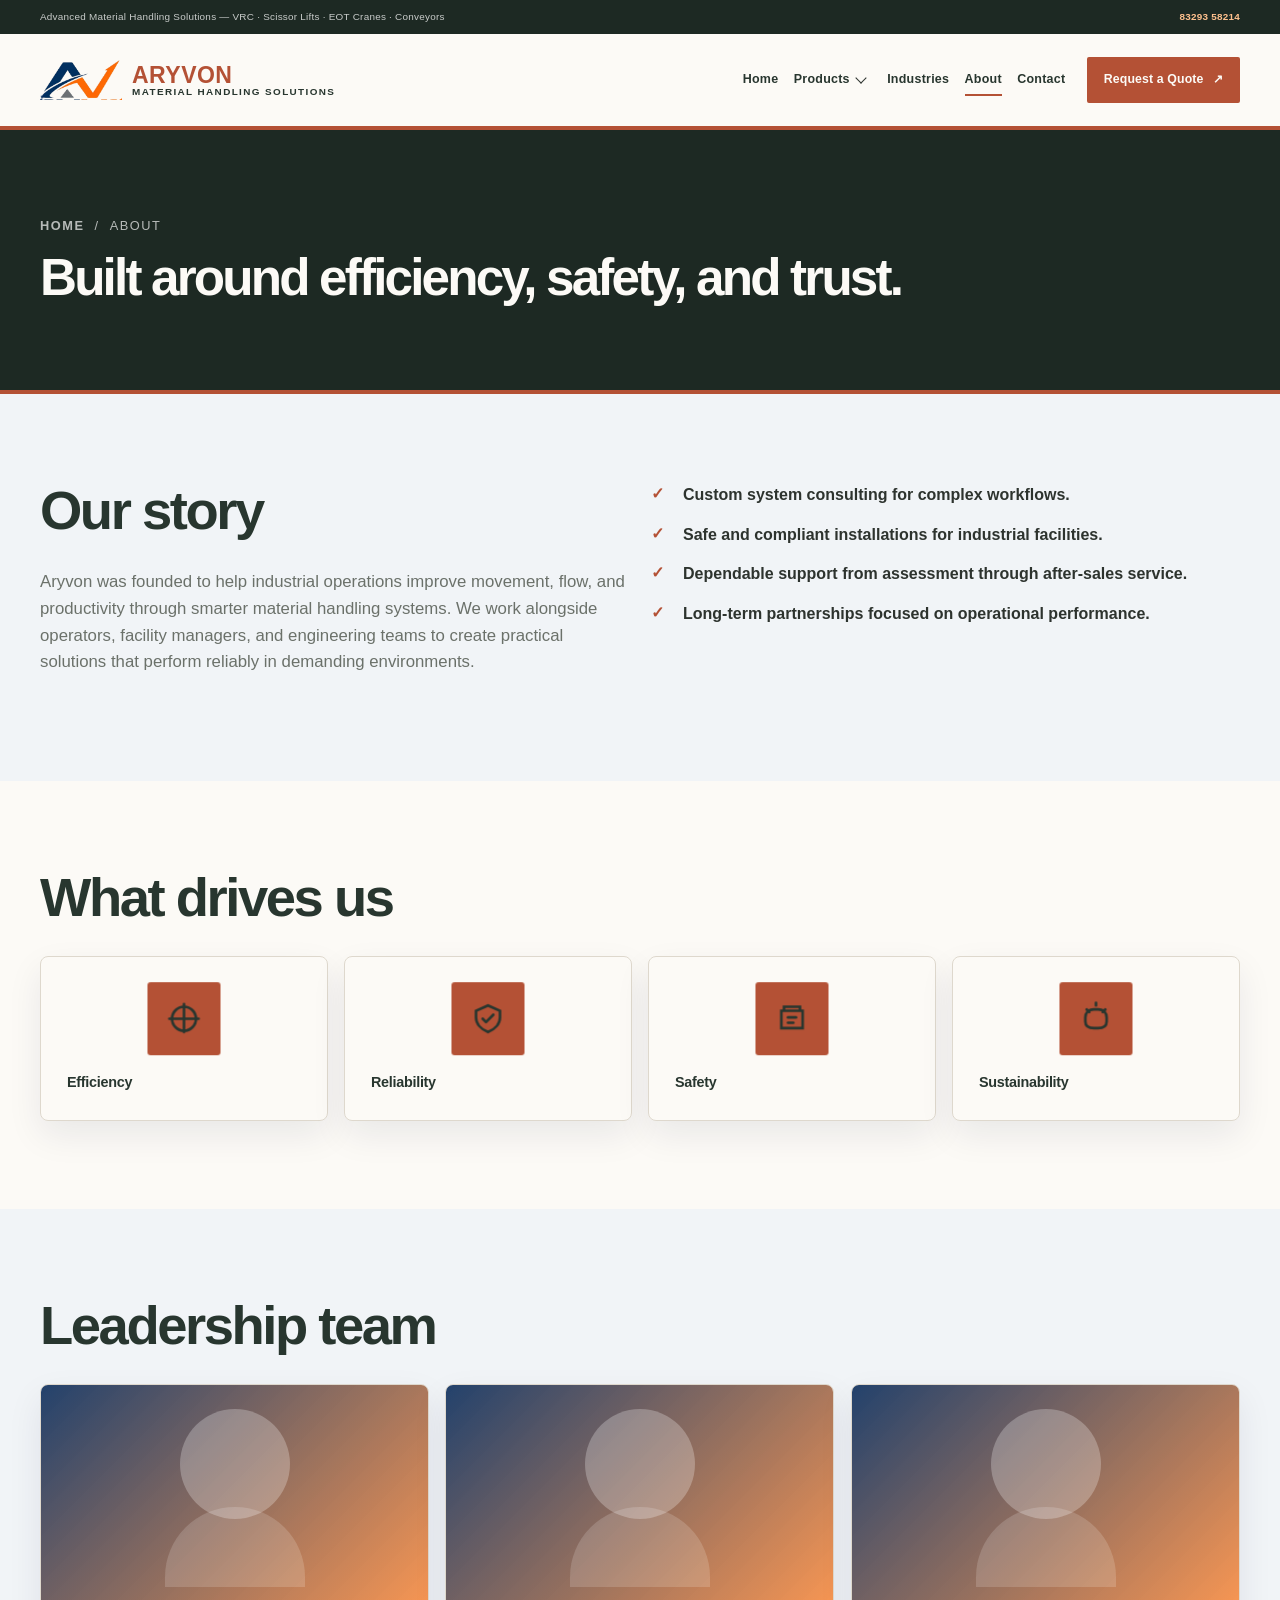
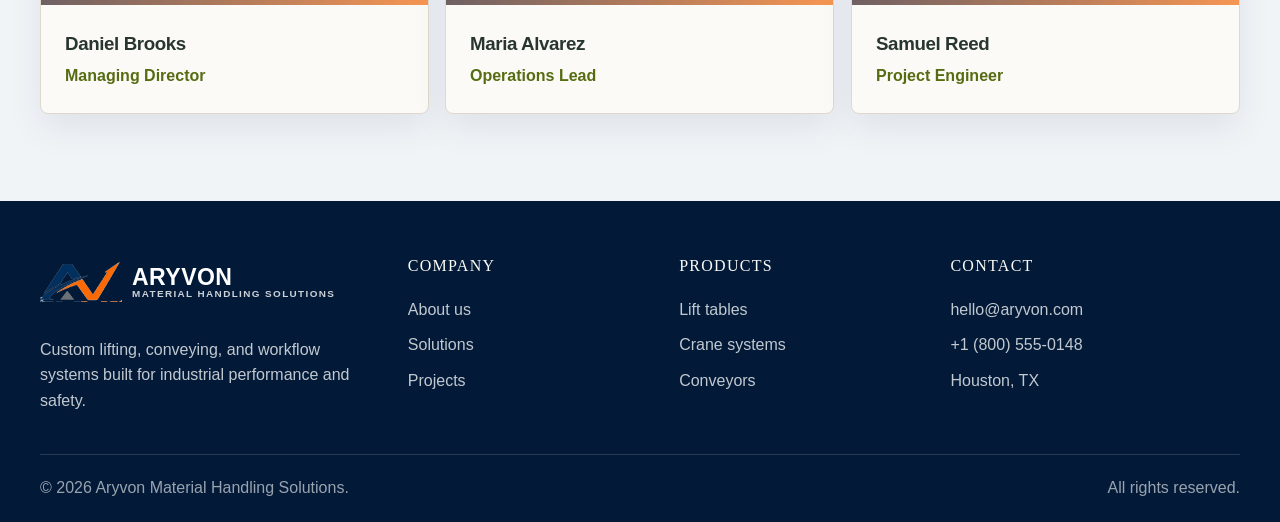
==== commit 5070237a: "Add Aryvon logo favicon across site Co-authored-by: Copilot <223556219+Copilot@users.noreply.github." ====
--- a/about.html
+++ b/about.html
@@ -4,6 +4,7 @@
     <meta charset="UTF-8" />
     <meta name="viewport" content="width=device-width, initial-scale=1.0" />
     <title>About | Aryvon</title>
+    <link rel="icon" type="image/png" href="assets/images/brand/aryvon-favicon.png" />
     <link rel="stylesheet" href="assets/css/styles.css" />
   </head>
   <body class="home-theme-page">
